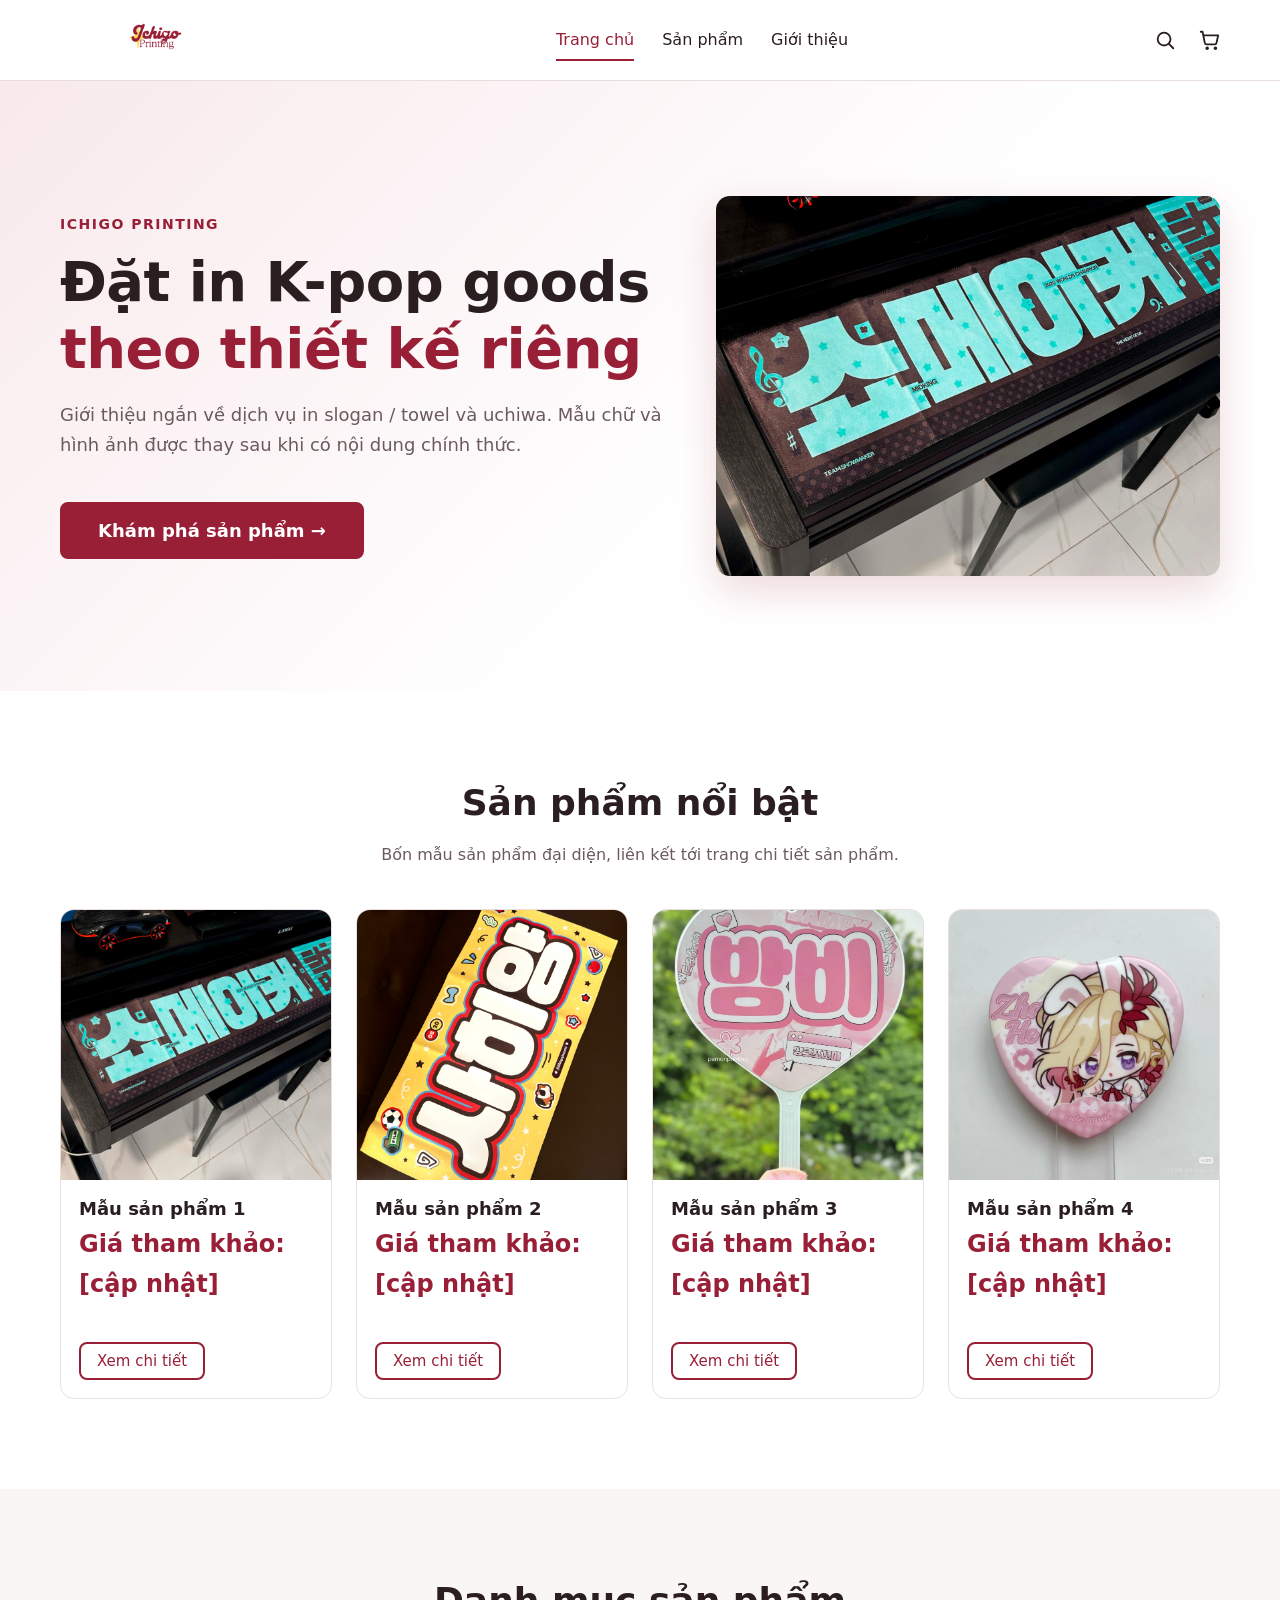
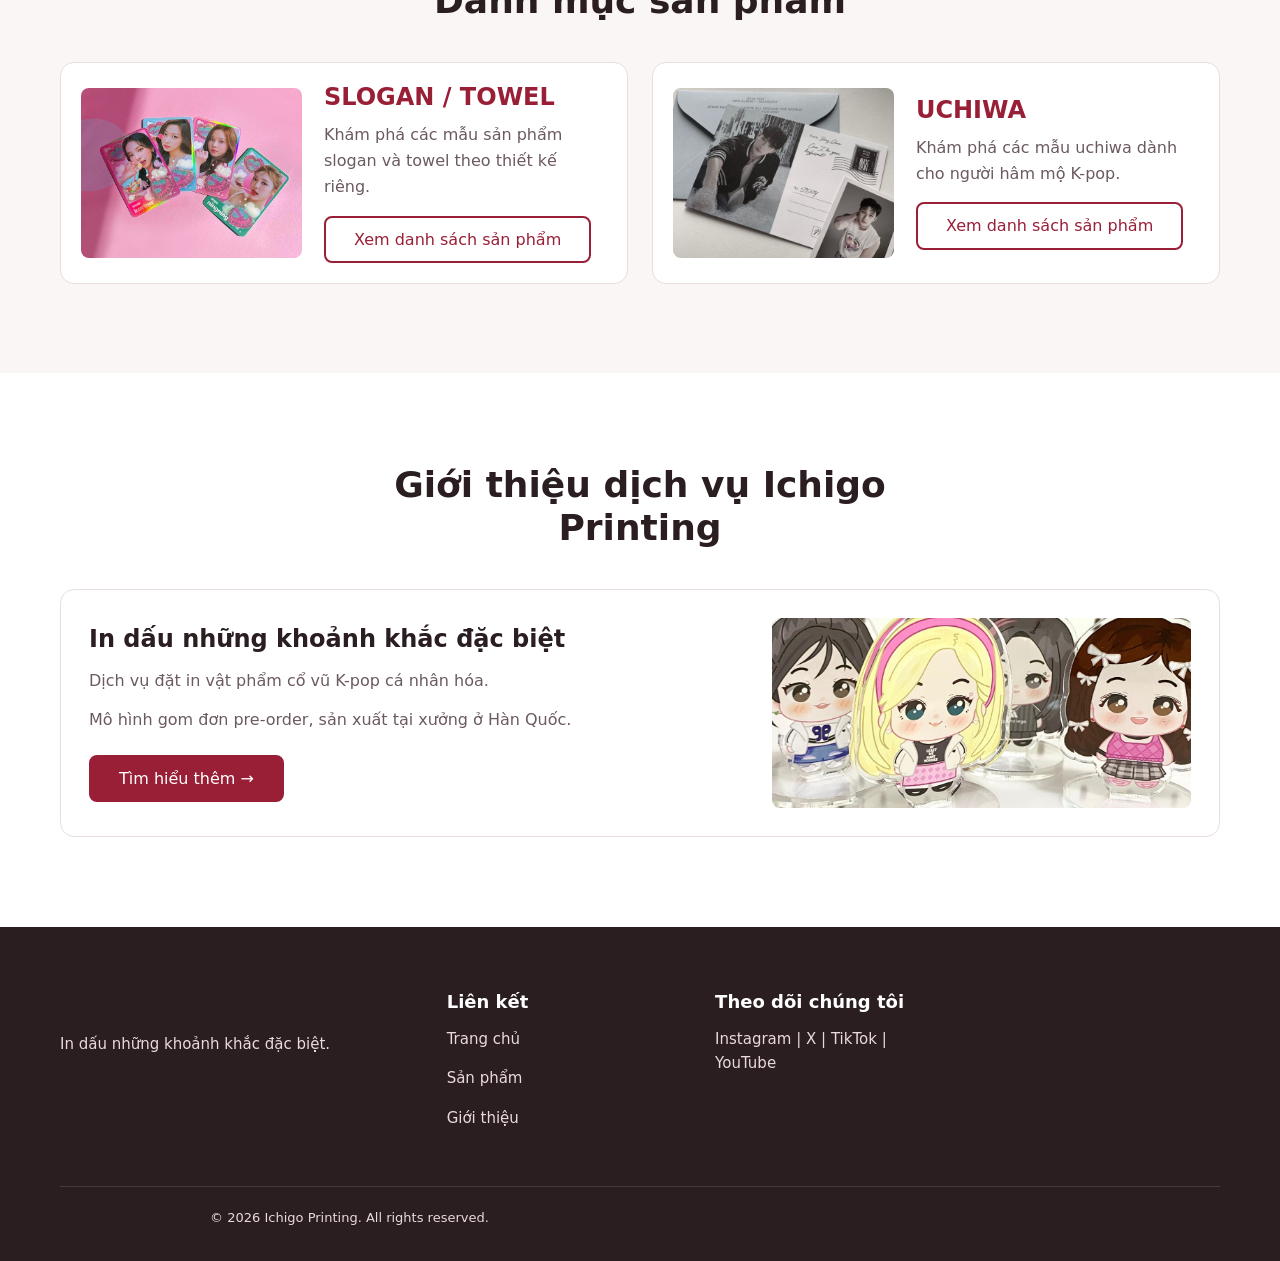
==== ecommerce-project/index.html @ 264c98ee "Update homepage header, banner and styling" ====
<!DOCTYPE html>
<html lang="vi">
<head>
    <meta charset="UTF-8">
    <meta name="viewport" content="width=device-width, initial-scale=1.0">
    <meta name="description" content="Ichigo Printing - Dịch vụ đặt in K-pop goods theo thiết kế riêng.">
    <title>Ichigo Printing | Trang chủ</title>

    <link rel="stylesheet" href="../css/style.css">
</head>

<body>

    <!-- HEADER -->
    <header class="header">
        <div class="container header__inner">

            <a href="index.html" class="logo" aria-label="Ichigo Printing - Trang chủ">
                <img src="../images/logo.png" alt="ICHIGO PRINTING">
            </a>

            <nav class="nav" aria-label="Menu điều hướng chính">
                <a href="index.html" class="active" aria-current="page">Trang chủ</a>
                <a href="product.html">Sản phẩm</a>
                <a href="about.html">Giới thiệu</a>
            </nav>

            <div class="header__icons">
                <a href="product.html" class="header__icon" aria-label="Tìm kiếm sản phẩm">
                    <svg viewBox="0 0 24 24" width="22" height="22"
                         fill="none" stroke="currentColor" stroke-width="2"
                         stroke-linecap="round" stroke-linejoin="round">
                        <circle cx="11" cy="11" r="7"></circle>
                        <line x1="16" y1="16" x2="21" y2="21"></line>
                    </svg>
                </a>

                <a href="product.html" class="header__icon" aria-label="Xem sản phẩm">
                    <svg viewBox="0 0 24 24" width="22" height="22"
                         fill="none" stroke="currentColor" stroke-width="2"
                         stroke-linecap="round" stroke-linejoin="round">
                        <path d="M3 3h2l2.4 12.2a2 2 0 0 0 2 1.6h8.8a2 2 0 0 0 2-1.6L22 7H6"></path>
                        <circle cx="10" cy="21" r="1"></circle>
                        <circle cx="19" cy="21" r="1"></circle>
                    </svg>
                </a>
            </div>

        </div>
    </header>

    <main>

        <!-- BANNER -->
        <section class="hero">
            <div class="container hero__inner">

                <div class="hero__content">
                    <p class="hero__eyebrow">ICHIGO PRINTING</p>

                    <h1>
                        Đặt in K-pop goods
                        <span>theo thiết kế riêng</span>
                    </h1>

                    <p class="hero__lead">
                        Giới thiệu ngắn về dịch vụ in slogan / towel và uchiwa.
                        Mẫu chữ và hình ảnh được thay sau khi có nội dung chính thức.
                    </p>

                    <div class="hero__actions">
                        <a href="product.html" class="btn btn--lg">
                            Khám phá sản phẩm →
                        </a>
                    </div>
                </div>

                <div class="hero__img">
                    <img src="../images/product-1.jpg"
                         alt="Sản phẩm K-pop goods của Ichigo Printing">
                </div>

            </div>
        </section>

        <!-- SẢN PHẨM NỔI BẬT -->
        <section class="section">
            <div class="container">

                <div class="section__head">
                    <h2>Sản phẩm nổi bật</h2>
                    <p>Bốn mẫu sản phẩm đại diện, liên kết tới trang chi tiết sản phẩm.</p>
                </div>

                <div class="grid grid--4">

                    <article class="product">
                        <a href="product-detail.html" class="product__thumb">
                            <img src="../images/product-1.jpg" alt="Mẫu sản phẩm 1">
                        </a>
                        <div class="product__body">
                            <h3 class="product__title">Mẫu sản phẩm 1</h3>
                            <p class="product__price">Giá tham khảo: [cập nhật]</p>
                            <div class="product__footer">
                                <a href="product-detail.html" class="btn btn--outline btn--sm">
                                    Xem chi tiết
                                </a>
                            </div>
                        </div>
                    </article>

                    <article class="product">
                        <a href="product-detail.html" class="product__thumb">
                            <img src="../images/product-2.jpg" alt="Mẫu sản phẩm 2">
                        </a>
                        <div class="product__body">
                            <h3 class="product__title">Mẫu sản phẩm 2</h3>
                            <p class="product__price">Giá tham khảo: [cập nhật]</p>
                            <div class="product__footer">
                                <a href="product-detail.html" class="btn btn--outline btn--sm">
                                    Xem chi tiết
                                </a>
                            </div>
                        </div>
                    </article>

                    <article class="product">
                        <a href="product-detail.html" class="product__thumb">
                            <img src="../images/product-3.jpg" alt="Mẫu sản phẩm 3">
                        </a>
                        <div class="product__body">
                            <h3 class="product__title">Mẫu sản phẩm 3</h3>
                            <p class="product__price">Giá tham khảo: [cập nhật]</p>
                            <div class="product__footer">
                                <a href="product-detail.html" class="btn btn--outline btn--sm">
                                    Xem chi tiết
                                </a>
                            </div>
                        </div>
                    </article>

                    <article class="product">
                        <a href="product-detail.html" class="product__thumb">
                            <img src="../images/product-4.jpg" alt="Mẫu sản phẩm 4">
                        </a>
                        <div class="product__body">
                            <h3 class="product__title">Mẫu sản phẩm 4</h3>
                            <p class="product__price">Giá tham khảo: [cập nhật]</p>
                            <div class="product__footer">
                                <a href="product-detail.html" class="btn btn--outline btn--sm">
                                    Xem chi tiết
                                </a>
                            </div>
                        </div>
                    </article>

                </div>
            </div>
        </section>

        <!-- DANH MỤC SẢN PHẨM -->
        <section class="section section--alt">
            <div class="container">

                <div class="section__head">
                    <h2>Danh mục sản phẩm</h2>
                </div>

                <div class="grid grid--2">

                    <article class="category-card">
                        <div class="category-card__image">
                            <img src="../images/product-5.jpg" alt="Sản phẩm slogan và towel">
                        </div>
                        <div class="category-card__content">
                            <h3>SLOGAN / TOWEL</h3>
                            <p>Khám phá các mẫu sản phẩm slogan và towel theo thiết kế riêng.</p>
                            <a href="product.html" class="btn btn--outline">
                                Xem danh sách sản phẩm
                            </a>
                        </div>
                    </article>

                    <article class="category-card">
                        <div class="category-card__image">
                            <img src="../images/product-6.jpg" alt="Sản phẩm uchiwa">
                        </div>
                        <div class="category-card__content">
                            <h3>UCHIWA</h3>
                            <p>Khám phá các mẫu uchiwa dành cho người hâm mộ K-pop.</p>
                            <a href="product.html" class="btn btn--outline">
                                Xem danh sách sản phẩm
                            </a>
                        </div>
                    </article>

                </div>
            </div>
        </section>

        <!-- GIỚI THIỆU DỊCH VỤ -->
        <section class="section">
            <div class="container">

                <div class="section__head">
                    <h2>Giới thiệu dịch vụ Ichigo Printing</h2>
                </div>

                <div class="intro-service">
                    <div class="intro-service__content">
                        <h3>In dấu những khoảnh khắc đặc biệt</h3>

                        <p>
                            Dịch vụ đặt in vật phẩm cổ vũ K-pop cá nhân hóa.
                        </p>

                        <p>
                            Mô hình gom đơn pre-order, sản xuất tại xưởng ở Hàn Quốc.
                        </p>

                        <a href="about.html" class="btn">
                            Tìm hiểu thêm →
                        </a>
                    </div>

                    <div class="intro-service__image">
                        <img src="../images/product-7.jpg"
                             alt="Hình ảnh dịch vụ Ichigo Printing">
                    </div>
                </div>

            </div>
        </section>

    </main>

    <!-- FOOTER -->
    <footer class="footer">
        <div class="container">

            <div class="footer__grid">
                <div>
                    <h3>ICHIGO PRINTING</h3>
                    <p>In dấu những khoảnh khắc đặc biệt.</p>
                </div>

                <div>
                    <h4>Liên kết</h4>
                    <p><a href="index.html">Trang chủ</a></p>
                    <p><a href="product.html">Sản phẩm</a></p>
                    <p><a href="about.html">Giới thiệu</a></p>
                </div>

                <div>
                    <h4>Theo dõi chúng tôi</h4>
                    <p>Instagram | X | TikTok | YouTube</p>
                </div>
            </div>

            <div class="footer__bottom">
                <p>© 2026 Ichigo Printing. All rights reserved.</p>
            </div>

        </div>
    </footer>

</body>
</html>
---- css/style.css ----
/* ==========================================================
   WEBSITE ĐẶT IN SLOGAN / KHĂN (TOWEL)
   Màu chủ đạo: #991F37  |  Font: Roboto
   ----------------------------------------------------------
   Cách dùng: thêm vào <head> của trang HTML
   <link rel="preconnect" href="https://fonts.googleapis.com">
   <link rel="preconnect" href="https://fonts.gstatic.com" crossorigin>
   <link href="https://fonts.googleapis.com/css2?family=Roboto:wght@400;500;700;900&display=swap" rel="stylesheet">
   <link rel="stylesheet" href="style.css">
   ========================================================== */

/* ---------- 1. BIẾN MÀU & THÔNG SỐ (chỉnh tại đây) ---------- */
:root {
  /* Màu thương hiệu */
  --primary: #991F37;
  --primary-dark: #7A1829;
  --primary-light: #B8324D;
  --primary-soft: #F8E9EC;      /* nền nhạt cùng tông */

  /* Màu trung tính (hơi ấm để hợp với tông đỏ rượu) */
  --ink: #2A1E21;               /* chữ chính */
  --ink-soft: #6B5A5E;          /* chữ phụ */
  --line: #E8DEE0;              /* viền */
  --bg: #FFFFFF;
  --bg-alt: #FAF6F6;            /* nền xen kẽ các section */
  --white: #FFFFFF;

  /* Màu trạng thái */
  --success: #2E7D4F;
  --warning: #C9821A;
  --danger: #C62828;

  /* Typography */
  --font: 'Roboto', system-ui, -apple-system, 'Segoe UI', Arial, sans-serif;
  --fs-xs: 0.8125rem;
  --fs-sm: 0.9375rem;
  --fs-base: 1rem;
  --fs-lg: 1.125rem;
  --fs-xl: 1.5rem;
  --fs-2xl: clamp(1.75rem, 3vw, 2.25rem);
  --fs-3xl: clamp(2.25rem, 5vw, 3.5rem);

  /* Bố cục */
  --container: 1200px;
  --gutter: 20px;
  --section-y: clamp(48px, 7vw, 96px);

  /* Bo góc, đổ bóng, chuyển động */
  --radius-sm: 4px;
  --radius: 8px;
  --radius-lg: 14px;
  --shadow-sm: 0 1px 3px rgba(42, 30, 33, 0.08);
  --shadow: 0 6px 20px rgba(42, 30, 33, 0.10);
  --shadow-lg: 0 14px 40px rgba(153, 31, 55, 0.18);
  --ease: 0.2s ease;
}

/* ---------- 2. RESET & NỀN TẢNG ---------- */
*, *::before, *::after { box-sizing: border-box; }

html { scroll-behavior: smooth; -webkit-text-size-adjust: 100%; }

body {
  margin: 0;
  font-family: var(--font);
  font-size: var(--fs-base);
  line-height: 1.65;
  color: var(--ink);
  background: var(--bg);
  -webkit-font-smoothing: antialiased;
}

img, video, svg { max-width: 100%; height: auto; display: block; }

a {
  color: var(--primary);
  text-decoration: none;
  transition: color var(--ease);
}
a:hover { color: var(--primary-dark); }

ul, ol { margin: 0; padding: 0; list-style: none; }

h1, h2, h3, h4 {
  margin: 0 0 0.5em;
  line-height: 1.2;
  font-weight: 700;
  color: var(--ink);
}
h1 { font-size: var(--fs-3xl); font-weight: 900; letter-spacing: -0.01em; }
h2 { font-size: var(--fs-2xl); }
h3 { font-size: var(--fs-xl); }
h4 { font-size: var(--fs-lg); }
p  { margin: 0 0 1em; max-width: 70ch; }

:focus-visible {
  outline: 3px solid var(--primary-light);
  outline-offset: 2px;
}

::selection { background: var(--primary); color: var(--white); }

/* ---------- 3. TIỆN ÍCH BỐ CỤC ---------- */
.container {
  width: 100%;
  max-width: var(--container);
  margin-inline: auto;
  padding-inline: var(--gutter);
}

.section { padding-block: var(--section-y); }
.section--alt { background: var(--bg-alt); }
.section--primary { background: var(--primary); color: var(--white); }
.section--primary h2,
.section--primary h3 { color: var(--white); }

.section__head {
  max-width: 640px;
  margin: 0 auto 40px;
  text-align: center;
}
.section__head p { margin-inline: auto; color: var(--ink-soft); }

.grid { display: grid; gap: 24px; }
.grid--2 { grid-template-columns: repeat(2, 1fr); }
.grid--3 { grid-template-columns: repeat(3, 1fr); }
.grid--4 { grid-template-columns: repeat(4, 1fr); }

.flex { display: flex; gap: 16px; align-items: center; }
.text-center { text-align: center; }
.text-primary { color: var(--primary); }

/* ---------- 4. NÚT BẤM ---------- */
.btn {
  display: inline-flex;
  align-items: center;
  justify-content: center;
  gap: 8px;
  padding: 12px 28px;
  font-family: inherit;
  font-size: var(--fs-base);
  font-weight: 500;
  line-height: 1.2;
  color: var(--white);
  background: var(--primary);
  border: 2px solid var(--primary);
  border-radius: var(--radius);
  cursor: pointer;
  transition: background var(--ease), border-color var(--ease),
              color var(--ease), transform var(--ease), box-shadow var(--ease);
}
.btn:hover {
  background: var(--primary-dark);
  border-color: var(--primary-dark);
  color: var(--white);
  box-shadow: var(--shadow-lg);
}
.btn:active { transform: translateY(1px); }
.btn:disabled { opacity: 0.5; cursor: not-allowed; box-shadow: none; }

.btn--outline { background: transparent; color: var(--primary); }
.btn--outline:hover { background: var(--primary); color: var(--white); }

.btn--light { background: var(--white); border-color: var(--white); color: var(--primary); }
.btn--light:hover { background: var(--primary-soft); border-color: var(--primary-soft); color: var(--primary-dark); }

.btn--lg { padding: 16px 36px; font-size: var(--fs-lg); }
.btn--sm { padding: 8px 16px; font-size: var(--fs-sm); }
.btn--block { display: flex; width: 100%; }

/* ---------- 5. HEADER & ĐIỀU HƯỚNG ---------- */
.topbar {
  background: var(--primary-dark);
  color: var(--white);
  font-size: var(--fs-xs);
  padding-block: 8px;
  text-align: center;
}
.topbar a { color: var(--white); text-decoration: underline; }

.header {
  position: sticky;
  top: 0;
  z-index: 100;
  background: var(--white);
  border-bottom: 1px solid var(--line);
}
.header__inner {
  display: flex;
  align-items: center;
  justify-content: space-between;
  gap: 24px;
  min-height: 72px;
}
.logo {
  font-size: 1.5rem;
  font-weight: 900;
  color: var(--primary);
  letter-spacing: -0.02em;
}

.nav { display: flex; gap: 28px; }
.nav a {
  position: relative;
  padding-block: 8px;
  font-weight: 500;
  color: var(--ink);
}
.nav a::after {
  content: '';
  position: absolute;
  left: 0; bottom: 0;
  width: 0; height: 2px;
  background: var(--primary);
  transition: width var(--ease);
}
.nav a:hover,
.nav a.active { color: var(--primary); }
.nav a:hover::after,
.nav a.active::after { width: 100%; }

.nav-toggle {
  display: none;
  background: none;
  border: 0;
  padding: 8px;
  font-size: 1.5rem;
  color: var(--primary);
  cursor: pointer;
}

/* ---------- 6. HERO ---------- */
.hero {
  background: linear-gradient(135deg, var(--primary-soft) 0%, var(--white) 60%);
  padding-block: clamp(56px, 9vw, 120px);
}
.hero__inner {
  display: grid;
  grid-template-columns: 1.1fr 0.9fr;
  gap: 48px;
  align-items: center;
}
.hero h1 span { color: var(--primary); }
.hero__lead { font-size: var(--fs-lg); color: var(--ink-soft); }
.hero__actions { display: flex; flex-wrap: wrap; gap: 12px; margin-top: 28px; }
.hero__img { border-radius: var(--radius-lg); box-shadow: var(--shadow-lg); }

/* ---------- 7. THẺ SẢN PHẨM ---------- */
.product {
  display: flex;
  flex-direction: column;
  background: var(--white);
  border: 1px solid var(--line);
  border-radius: var(--radius-lg);
  overflow: hidden;
  transition: box-shadow var(--ease), border-color var(--ease);
}
.product:hover { box-shadow: var(--shadow); border-color: var(--primary-light); }

.product__thumb {
  position: relative;
  aspect-ratio: 1 / 1;
  background: var(--bg-alt);
  overflow: hidden;
}
.product__thumb img { width: 100%; height: 100%; object-fit: cover; }

.product__badge {
  position: absolute;
  top: 12px; left: 12px;
  padding: 4px 10px;
  font-size: var(--fs-xs);
  font-weight: 700;
  color: var(--white);
  background: var(--primary);
  border-radius: var(--radius-sm);
}

.product__body { display: flex; flex-direction: column; flex: 1; padding: 18px; }
.product__title { font-size: var(--fs-lg); margin-bottom: 6px; }
.product__meta { font-size: var(--fs-sm); color: var(--ink-soft); margin-bottom: 12px; }
.product__price { font-size: var(--fs-xl); font-weight: 700; color: var(--primary); }
.product__price del { margin-left: 8px; font-size: var(--fs-sm); font-weight: 400; color: var(--ink-soft); }
.product__footer { margin-top: auto; padding-top: 14px; }

/* ---------- 8. TRÌNH THIẾT KẾ / XEM TRƯỚC SẢN PHẨM IN ---------- */
.designer {
  display: grid;
  grid-template-columns: 1fr 380px;
  gap: 32px;
  align-items: start;
}
.designer__preview {
  display: flex;
  align-items: center;
  justify-content: center;
  min-height: 420px;
  padding: 24px;
  background: var(--bg-alt);
  border: 2px dashed var(--line);
  border-radius: var(--radius-lg);
}
.designer__panel {
  padding: 24px;
  background: var(--white);
  border: 1px solid var(--line);
  border-radius: var(--radius-lg);
  box-shadow: var(--shadow-sm);
}

/* Chọn màu khăn */
.swatches { display: flex; flex-wrap: wrap; gap: 10px; }
.swatch {
  width: 34px; height: 34px;
  border-radius: 50%;
  border: 2px solid var(--white);
  box-shadow: 0 0 0 1px var(--line);
  cursor: pointer;
  transition: transform var(--ease), box-shadow var(--ease);
}
.swatch:hover { transform: scale(1.1); }
.swatch.active { box-shadow: 0 0 0 3px var(--primary); }

/* Chọn kích thước / chất liệu */
.option-group { display: flex; flex-wrap: wrap; gap: 8px; }
.option {
  padding: 8px 16px;
  font-size: var(--fs-sm);
  color: var(--ink);
  background: var(--white);
  border: 1px solid var(--line);
  border-radius: var(--radius);
  cursor: pointer;
  transition: var(--ease);
}
.option:hover { border-color: var(--primary); }
.option.active {
  color: var(--white);
  background: var(--primary);
  border-color: var(--primary);
}

/* ---------- 9. FORM ---------- */
.form-group { margin-bottom: 18px; }

label {
  display: block;
  margin-bottom: 6px;
  font-size: var(--fs-sm);
  font-weight: 500;
}

input[type="text"],
input[type="email"],
input[type="tel"],
input[type="number"],
select,
textarea {
  width: 100%;
  padding: 12px 14px;
  font-family: inherit;
  font-size: var(--fs-base);
  color: var(--ink);
  background: var(--white);
  border: 1px solid var(--line);
  border-radius: var(--radius);
  transition: border-color var(--ease), box-shadow var(--ease);
}
textarea { min-height: 120px; resize: vertical; }

input:focus,
select:focus,
textarea:focus {
  outline: none;
  border-color: var(--primary);
  box-shadow: 0 0 0 3px rgba(153, 31, 55, 0.15);
}
input.error, textarea.error { border-color: var(--danger); }
.form-error { margin-top: 4px; font-size: var(--fs-xs); color: var(--danger); }

input[type="checkbox"],
input[type="radio"] { accent-color: var(--primary); }

/* Ô tải file thiết kế lên */
.upload {
  padding: 32px 16px;
  text-align: center;
  color: var(--ink-soft);
  background: var(--primary-soft);
  border: 2px dashed var(--primary-light);
  border-radius: var(--radius-lg);
  cursor: pointer;
  transition: background var(--ease);
}
.upload:hover { background: #F3DCE1; }

/* ---------- 10. BẢNG GIÁ ---------- */
.price-table {
  width: 100%;
  border-collapse: collapse;
  font-size: var(--fs-sm);
}
.price-table th,
.price-table td {
  padding: 14px 16px;
  text-align: left;
  border-bottom: 1px solid var(--line);
}
.price-table thead th { color: var(--white); background: var(--primary); font-weight: 500; }
.price-table tbody tr:nth-child(even) { background: var(--bg-alt); }
.price-table tbody tr:hover { background: var(--primary-soft); }

/* ---------- 11. ƯU ĐIỂM / QUY TRÌNH ---------- */
.feature {
  padding: 28px 24px;
  background: var(--white);
  border: 1px solid var(--line);
  border-radius: var(--radius-lg);
}
.feature__icon {
  display: grid;
  place-items: center;
  width: 52px; height: 52px;
  margin-bottom: 16px;
  font-size: 1.5rem;
  color: var(--primary);
  background: var(--primary-soft);
  border-radius: var(--radius);
}

.steps { counter-reset: step; display: grid; grid-template-columns: repeat(4, 1fr); gap: 24px; }
.step { position: relative; padding-top: 56px; }
.step::before {
  counter-increment: step;
  content: counter(step);
  position: absolute;
  top: 0; left: 0;
  display: grid;
  place-items: center;
  width: 40px; height: 40px;
  font-weight: 700;
  color: var(--white);
  background: var(--primary);
  border-radius: 50%;
}

/* ---------- 12. CTA & FOOTER ---------- */
.cta { text-align: center; }
.cta p { margin-inline: auto; opacity: 0.9; }

.footer {
  padding-top: 64px;
  color: #E9DADD;
  background: #2A1E21;
  font-size: var(--fs-sm);
}
.footer__grid {
  display: grid;
  grid-template-columns: 1.5fr repeat(3, 1fr);
  gap: 32px;
  padding-bottom: 40px;
}
.footer h4 { color: var(--white); margin-bottom: 14px; }
.footer a { color: #E9DADD; }
.footer a:hover { color: var(--white); text-decoration: underline; }
.footer li { margin-bottom: 8px; }
.footer__bottom {
  padding-block: 20px;
  text-align: center;
  font-size: var(--fs-xs);
  border-top: 1px solid rgba(255, 255, 255, 0.12);
}

/* ---------- 13. THÀNH PHẦN PHỤ ---------- */
.badge {
  display: inline-block;
  padding: 3px 10px;
  font-size: var(--fs-xs);
  font-weight: 500;
  color: var(--primary);
  background: var(--primary-soft);
  border-radius: 999px;
}

.alert {
  padding: 14px 18px;
  border-left: 4px solid var(--primary);
  background: var(--primary-soft);
  border-radius: var(--radius-sm);
}
.alert--success { border-color: var(--success); background: #E8F4EC; }
.alert--danger  { border-color: var(--danger);  background: #FBEAEA; }

.breadcrumb { display: flex; gap: 8px; font-size: var(--fs-sm); color: var(--ink-soft); }
.breadcrumb li + li::before { content: '/'; margin-right: 8px; }

.pagination { display: flex; justify-content: center; gap: 6px; }
.pagination a {
  display: grid;
  place-items: center;
  min-width: 40px; height: 40px;
  color: var(--ink);
  border: 1px solid var(--line);
  border-radius: var(--radius);
}
.pagination a:hover,
.pagination a.active { color: var(--white); background: var(--primary); border-color: var(--primary); }

/* Nút liên hệ nổi (Zalo / hotline) */
.float-contact {
  position: fixed;
  right: 18px; bottom: 18px;
  z-index: 90;
  display: flex;
  flex-direction: column;
  gap: 10px;
}
.float-contact a {
  display: grid;
  place-items: center;
  width: 52px; height: 52px;
  color: var(--white);
  background: var(--primary);
  border-radius: 50%;
  box-shadow: var(--shadow-lg);
  transition: transform var(--ease);
}
.float-contact a:hover { transform: scale(1.08); color: var(--white); }

/* ---------- 14. RESPONSIVE ---------- */
@media (max-width: 992px) {
  .grid--4 { grid-template-columns: repeat(2, 1fr); }
  .grid--3 { grid-template-columns: repeat(2, 1fr); }
  .hero__inner,
  .designer { grid-template-columns: 1fr; }
  .steps { grid-template-columns: repeat(2, 1fr); }
  .footer__grid { grid-template-columns: repeat(2, 1fr); }
}

@media (max-width: 768px) {
  .nav-toggle { display: block; }
  .nav {
    position: absolute;
    top: 100%; left: 0; right: 0;
    display: none;
    flex-direction: column;
    gap: 0;
    padding: 8px var(--gutter) 16px;
    background: var(--white);
    border-bottom: 1px solid var(--line);
    box-shadow: var(--shadow);
  }
  .nav.open { display: flex; }
  .nav a { padding-block: 12px; border-bottom: 1px solid var(--line); }
  .nav a::after { display: none; }
}

@media (max-width: 576px) {
  :root { --gutter: 16px; }
  .grid--2, .grid--3, .grid--4,
  .steps, .footer__grid { grid-template-columns: 1fr; }
  .hero__actions .btn { width: 100%; }
  .price-table { display: block; overflow-x: auto; }
}

/* ---------- 15. TRUY CẬP & IN ẤN ---------- */
@media (prefers-reduced-motion: reduce) {
  * { animation: none !important; transition: none !important; scroll-behavior: auto !important; }
}

@media print {
  .header, .topbar, .footer, .float-contact { display: none; }
  body { color: #000; }
}

/* ========================================
   ĐIỀU CHỈNH GIAO DIỆN TRANG CHỦ
   ICHIGO PRINTING
   ======================================== */

/* 1. LOGO */
.logo img {
    display: block;
    width: 190px;
    height: 80px;
    object-fit: contain;
}

/* 2. HEADER ICONS */
.header__icons {
    display: flex;
    align-items: center;
    gap: 22px;
}

.header__icon {
    display: flex;
    align-items: center;
    justify-content: center;
    color: var(--ink);
    transition: color var(--ease);
}

.header__icon:hover {
    color: var(--primary);
}

/* 3. BANNER */
.hero__inner {
    display: grid;
    grid-template-columns: 1.1fr 0.9fr;
    gap: 40px;
    align-items: center;
}

.hero__content {
    display: flex;
    flex-direction: column;
    justify-content: center;
    min-width: 0;
}

.hero__eyebrow {
    margin-bottom: 12px;
    color: var(--primary);
    font-size: 14px;
    font-weight: 700;
    letter-spacing: 1.5px;
}

.hero__content h1 {
    margin-bottom: 18px;
}

.hero__content h1 span {
    display: block;
    color: var(--primary);
}

.hero__lead {
    font-size: var(--fs-lg);
    color: var(--ink-soft);
}

/* 4. NÚT KHÁM PHÁ SẢN PHẨM */
.hero__actions {
    display: flex;
    flex-wrap: wrap;
    gap: 12px;
    margin-top: 24px;
}

.hero__actions .btn {
    color: var(--white);
    background: var(--primary);
    border: 2px solid var(--primary);
    border-radius: var(--radius);
    padding: 16px 36px;
    font-weight: 700;
}

.hero__actions .btn:hover {
    color: var(--white);
    background: var(--primary-dark);
    border-color: var(--primary-dark);
}

/* 5. HÌNH ẢNH BANNER */
.hero__img {
    width: 100%;
    height: 380px;
    overflow: hidden;
    border-radius: var(--radius-lg);
    box-shadow: var(--shadow-lg);
}

.hero__img img {
    display: block;
    width: 100%;
    height: 100%;
    object-fit: cover;
    object-position: center;
}

/* 6. HÌNH ẢNH SẢN PHẨM */
.product__thumb {
    display: block;
    width: 100%;
    aspect-ratio: 1 / 1;
    overflow: hidden;
    background: var(--bg-alt);
}

.product__thumb img {
    display: block;
    width: 100%;
    height: 100%;
    object-fit: cover;
    object-position: center;
    transition: transform var(--ease);
}

.product:hover .product__thumb img {
    transform: scale(1.04);
}

/* 7. DANH MỤC SẢN PHẨM */
.category-card {
    display: flex;
    align-items: center;
    gap: 22px;
    padding: 20px;
    background: var(--white);
    border: 1px solid var(--line);
    border-radius: var(--radius-lg);
}

.category-card__image {
    flex: 0 0 42%;
    overflow: hidden;
    border-radius: var(--radius);
}

.category-card__image img {
    display: block;
    width: 100%;
    height: 170px;
    object-fit: cover;
}

.category-card__content {
    flex: 1;
}

.category-card__content h3 {
    margin-bottom: 10px;
    color: var(--primary);
}

.category-card__content p {
    margin-bottom: 15px;
    color: var(--ink-soft);
}

/* 8. GIỚI THIỆU DỊCH VỤ */
.intro-service {
    display: flex;
    align-items: center;
    justify-content: space-between;
    gap: 30px;
    padding: 28px;
    border: 1px solid var(--line);
    border-radius: var(--radius-lg);
}

.intro-service__content {
    flex: 1;
}

.intro-service__content h3 {
    margin-bottom: 15px;
}

.intro-service__content p {
    margin-bottom: 12px;
    color: var(--ink-soft);
}

.intro-service__content .btn {
    margin-top: 10px;
}

.intro-service__image {
    flex: 0 0 38%;
    overflow: hidden;
    border-radius: var(--radius);
}

.intro-service__image img {
    display: block;
    width: 100%;
    height: 190px;
    object-fit: cover;
}

/* 9. HIỆU ỨNG MENU VÀ LIÊN KẾT */
.nav a,
.footer a {
    transition: color var(--ease);
}

.nav a:hover {
    color: var(--primary);
}

/* 10. RESPONSIVE TABLET */
@media (max-width: 992px) and (min-width: 769px) {
    .hero__inner {
        grid-template-columns: 1fr 0.9fr;
        gap: 24px;
    }

    .hero__img {
        height: 300px;
    }

    .logo img {
        width: 160px;
    }
}

/* 11. RESPONSIVE MOBILE */
@media (max-width: 768px) {
    .logo img {
        width: 145px;
        height: 65px;
    }

    .header__icons {
        gap: 14px;
    }

    .hero__inner {
        grid-template-columns: 1fr;
    }

    .hero__img {
        height: 280px;
    }

    .category-card,
    .intro-service {
        flex-direction: column;
        align-items: stretch;
    }

    .category-card__image,
    .intro-service__image {
        flex: 1;
        width: 100%;
    }

    .category-card__image img,
    .intro-service__image img {
        height: 220px;
    }
}

/* 12. RESPONSIVE ĐIỆN THOẠI NHỎ */
@media (max-width: 576px) {
    .hero__img {
        height: 220px;
    }

    .hero__actions .btn {
        width: 100%;
    }

    .product__thumb {
        aspect-ratio: 1 / 1;
    }

    .category-card,
    .intro-service {
        padding: 18px;
    }
}
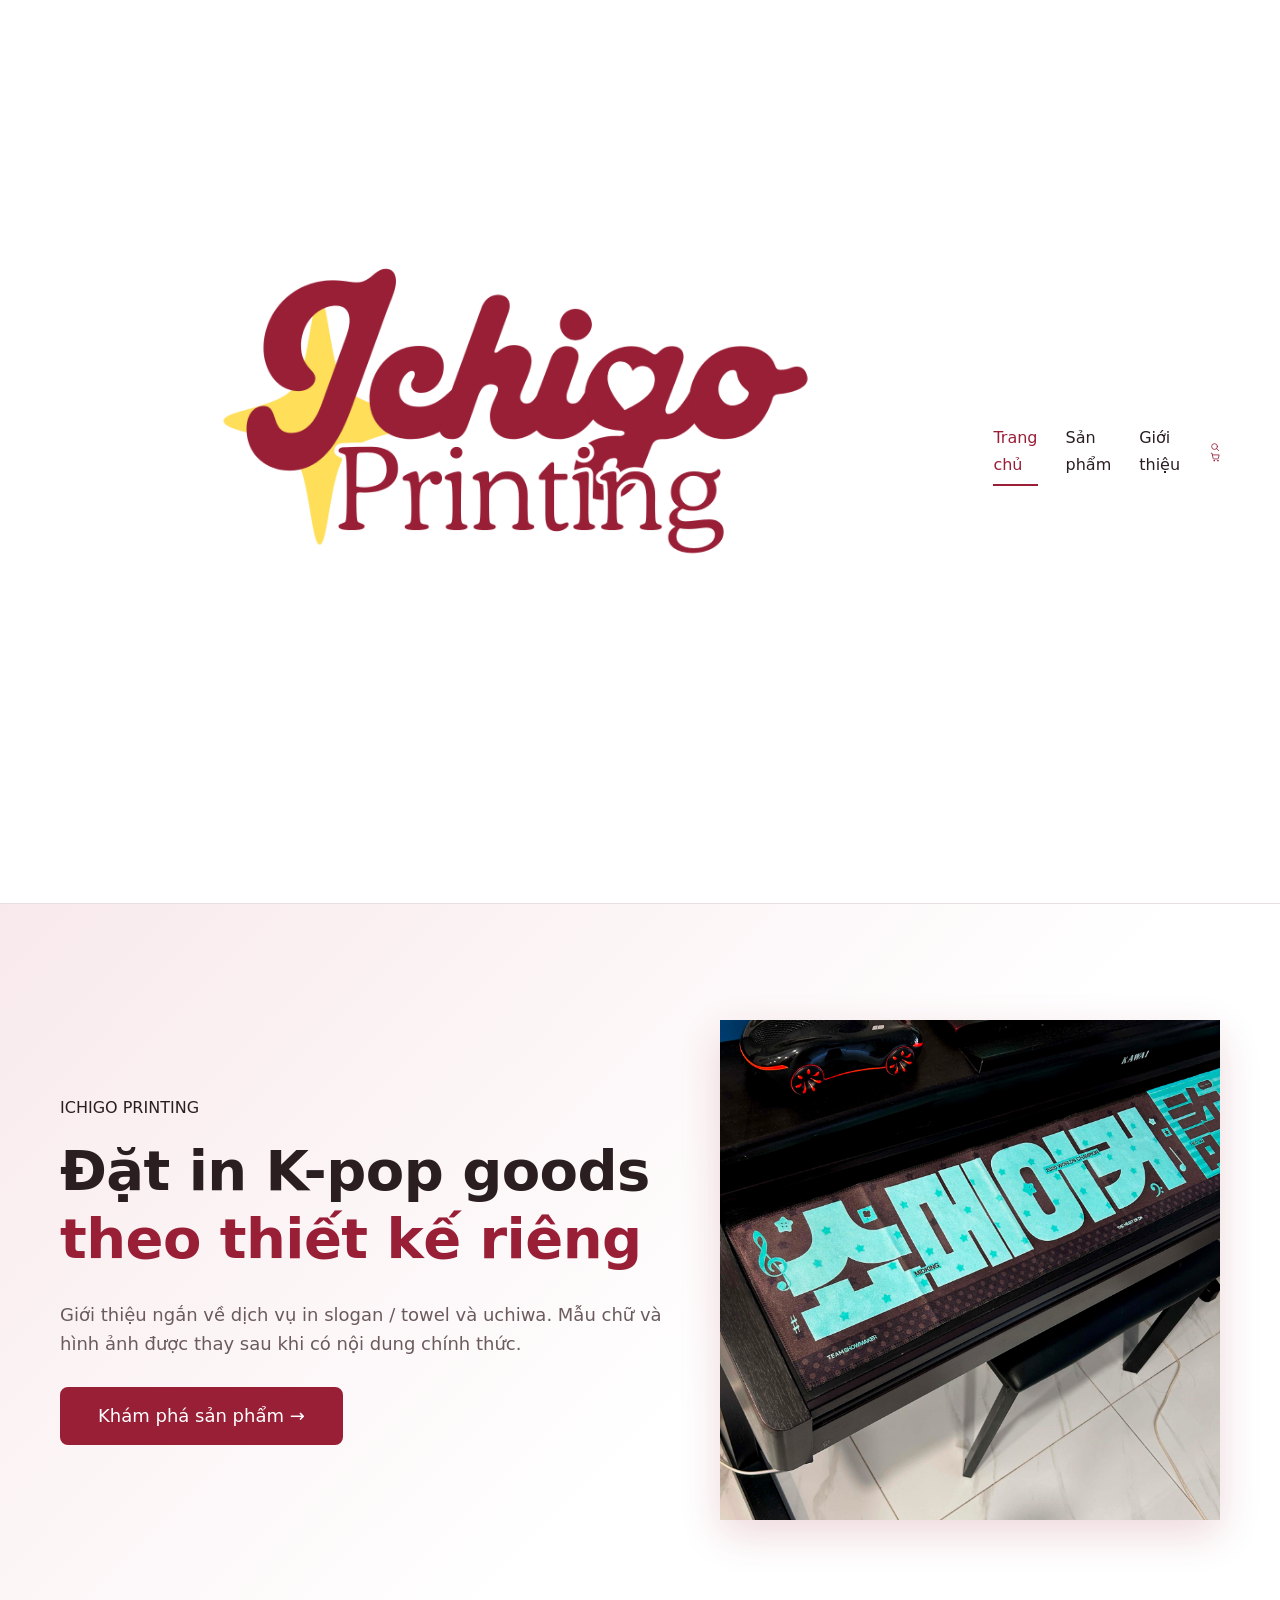
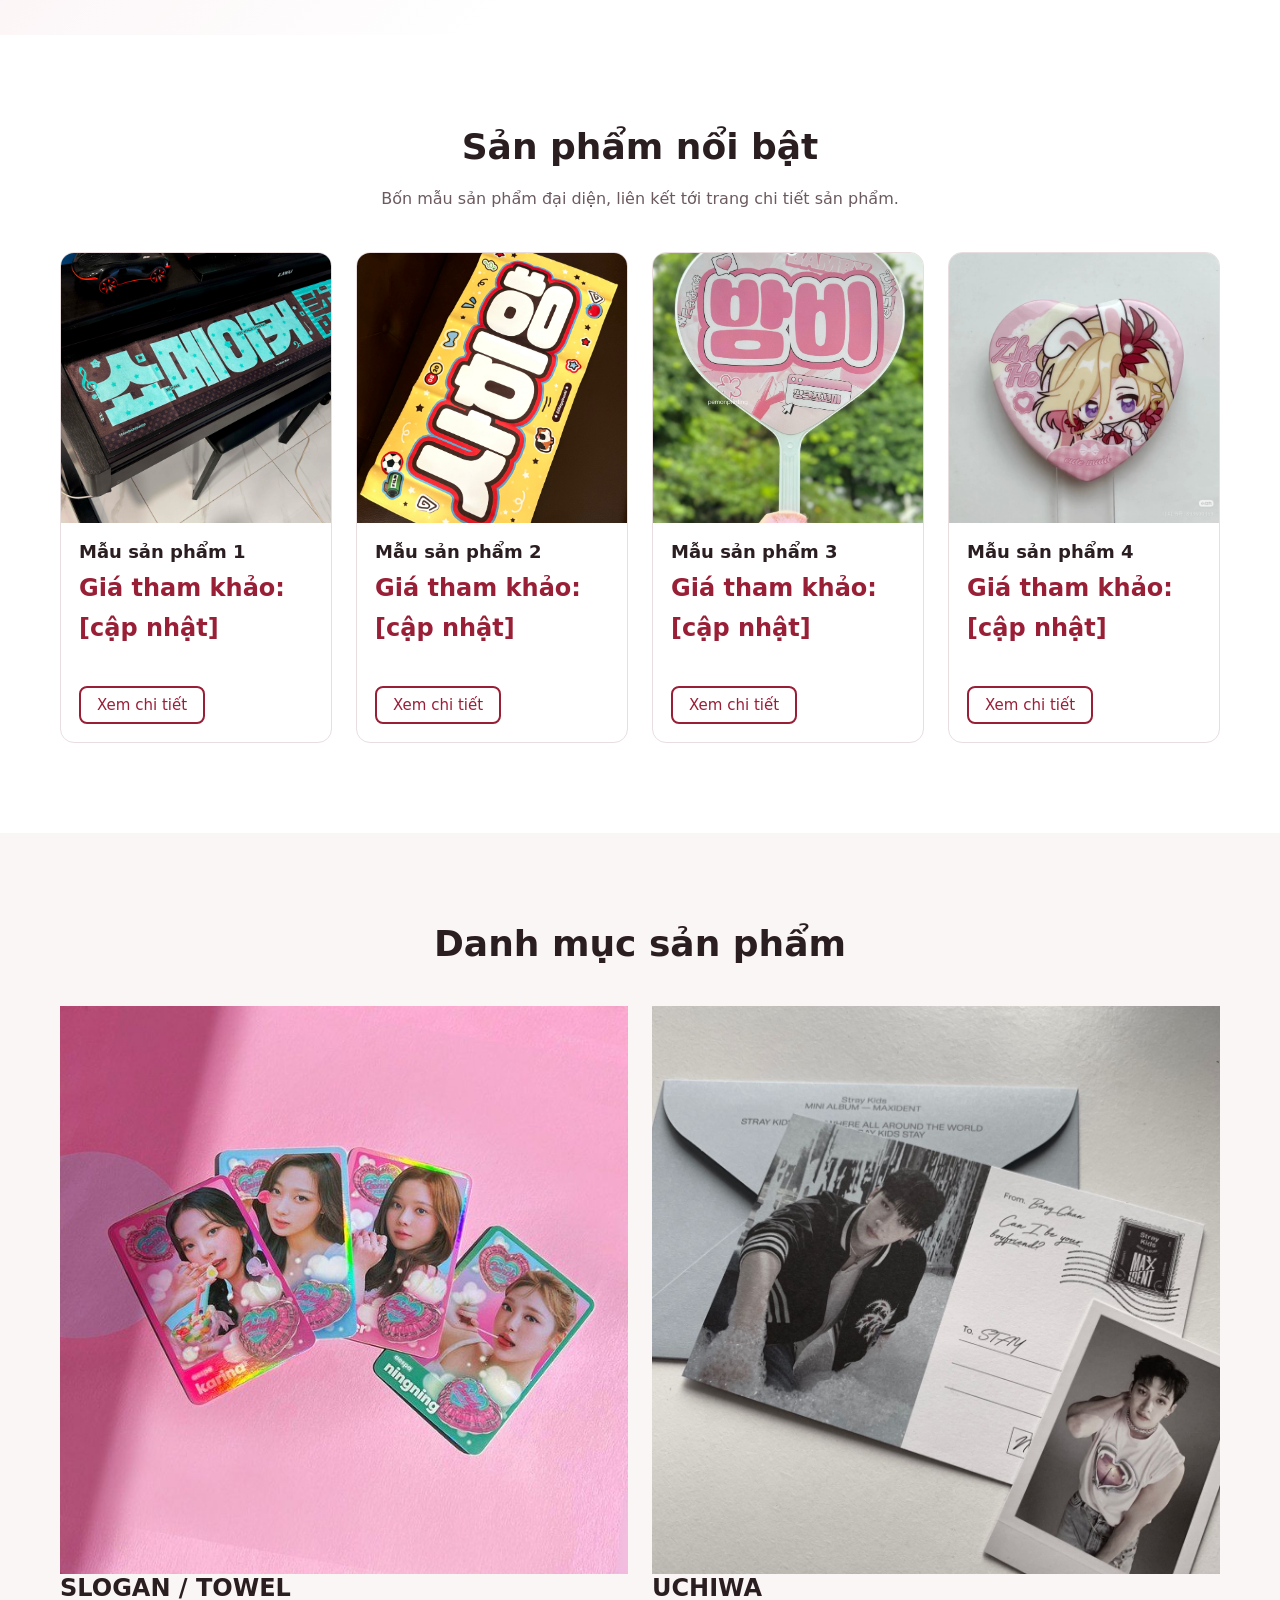
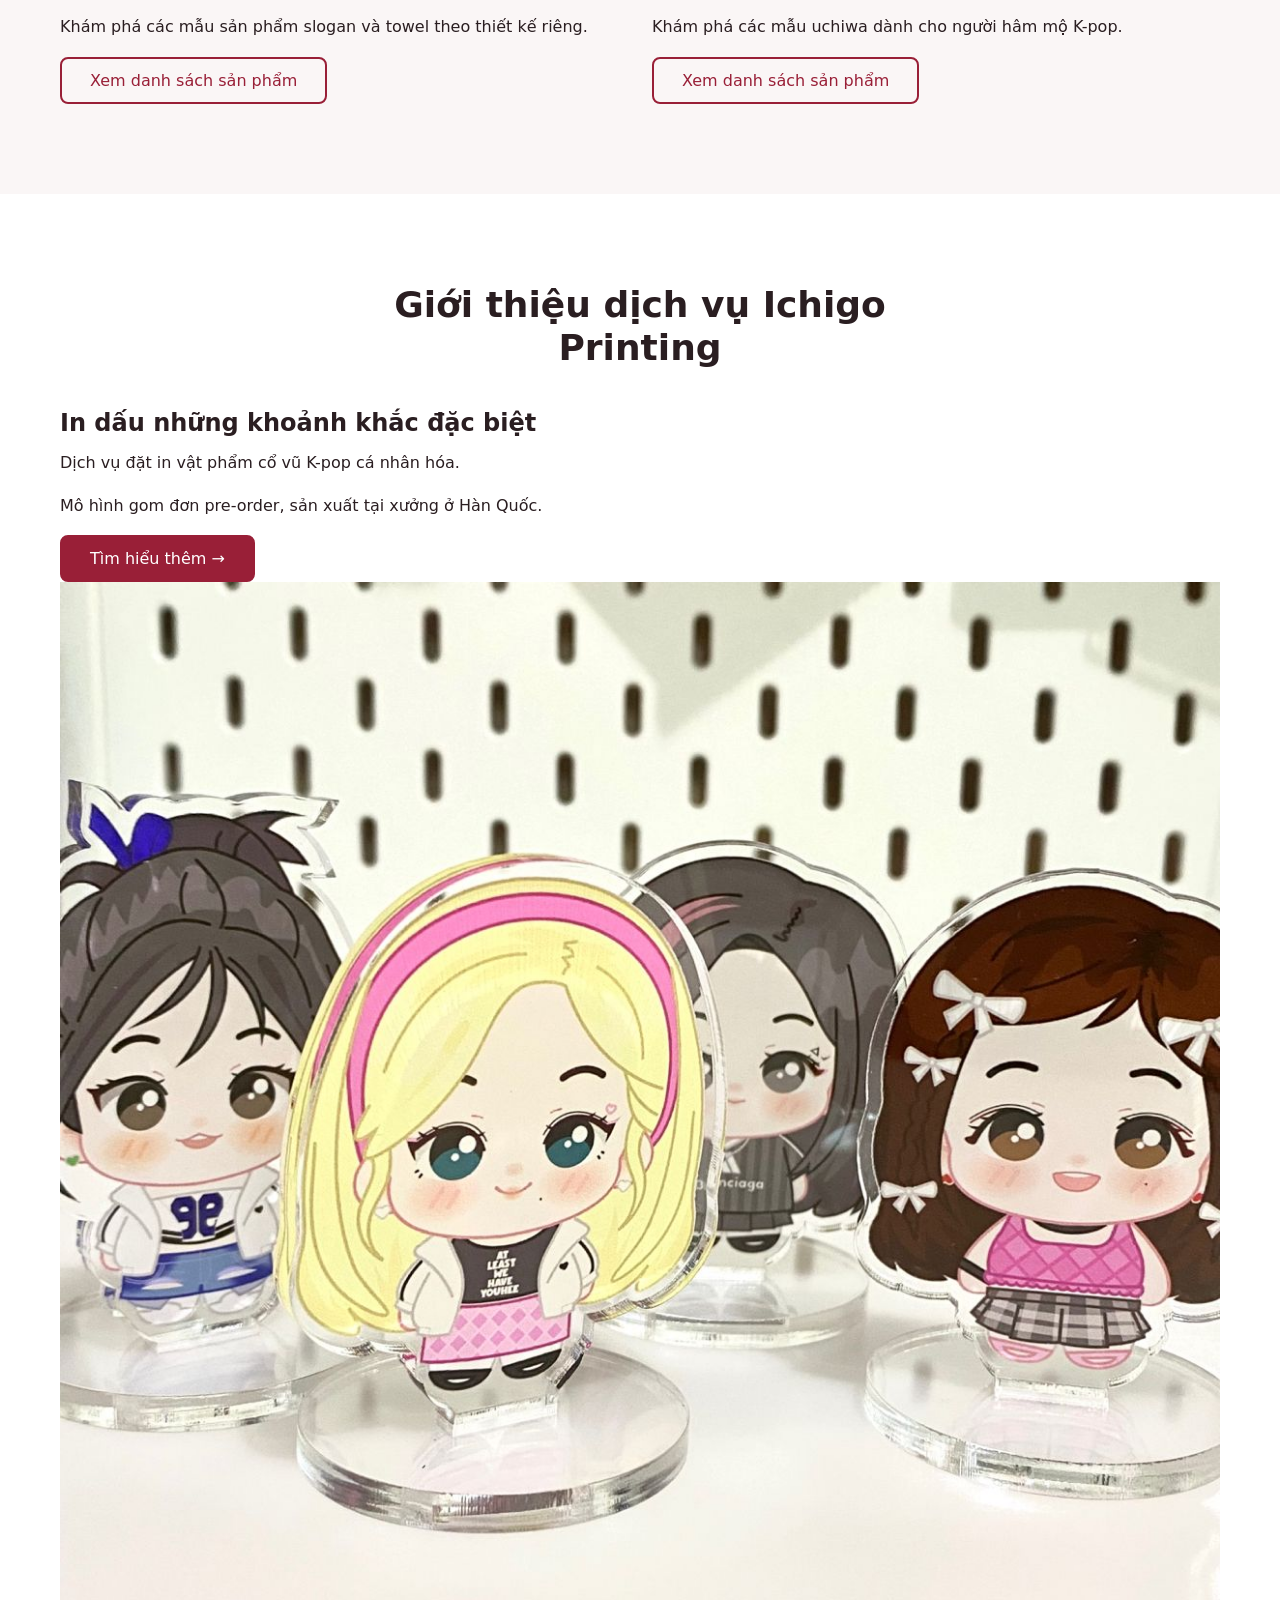
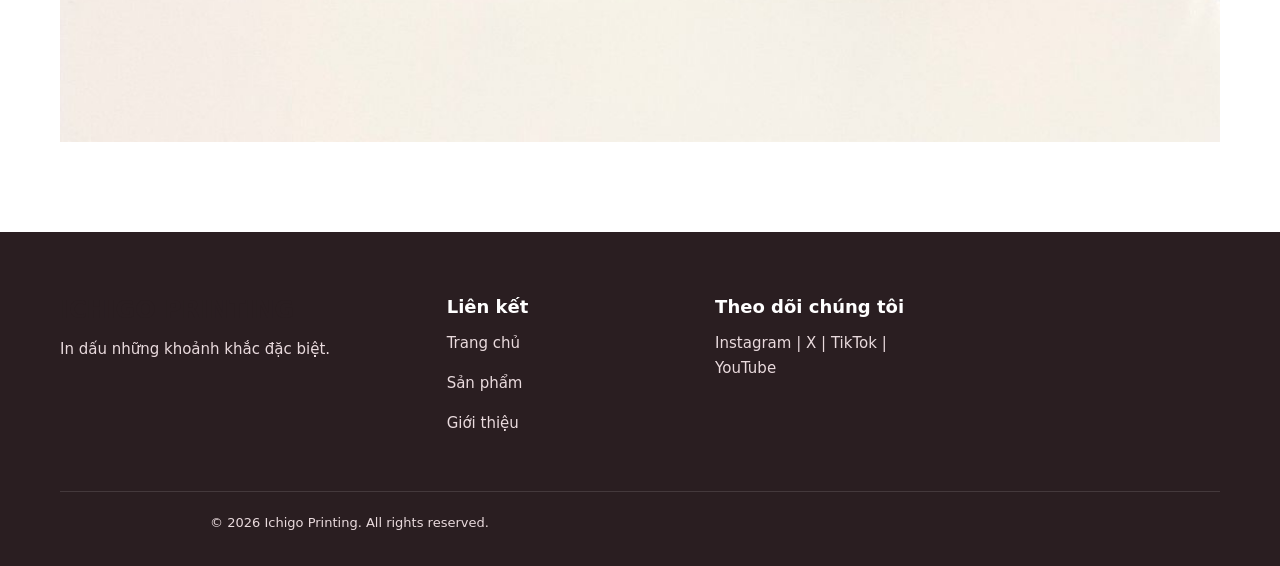
==== commit 147ce29d: "Update index.html" ====
--- a/ecommerce-project/index.html
+++ b/ecommerce-project/index.html
@@ -22,12 +22,12 @@
 
             <nav class="nav" aria-label="Menu điều hướng chính">
                 <a href="index.html" class="active" aria-current="page">Trang chủ</a>
-                <a href="product.html">Sản phẩm</a>
+                <a href="products.html">Sản phẩm</a>
                 <a href="about.html">Giới thiệu</a>
             </nav>
 
             <div class="header__icons">
-                <a href="product.html" class="header__icon" aria-label="Tìm kiếm sản phẩm">
+                <a href="products.html" class="header__icon" aria-label="Tìm kiếm sản phẩm">
                     <svg viewBox="0 0 24 24" width="22" height="22"
                          fill="none" stroke="currentColor" stroke-width="2"
                          stroke-linecap="round" stroke-linejoin="round">
@@ -36,7 +36,7 @@
                     </svg>
                 </a>
 
-                <a href="product.html" class="header__icon" aria-label="Xem sản phẩm">
+                <a href="products.html" class="header__icon" aria-label="Xem sản phẩm">
                     <svg viewBox="0 0 24 24" width="22" height="22"
                          fill="none" stroke="currentColor" stroke-width="2"
                          stroke-linecap="round" stroke-linejoin="round">
@@ -70,7 +70,7 @@
                     </p>
 
                     <div class="hero__actions">
-                        <a href="product.html" class="btn btn--lg">
+                        <a href="products.html" class="btn btn--lg">
                             Khám phá sản phẩm →
                         </a>
                     </div>
@@ -176,7 +176,7 @@
                         <div class="category-card__content">
                             <h3>SLOGAN / TOWEL</h3>
                             <p>Khám phá các mẫu sản phẩm slogan và towel theo thiết kế riêng.</p>
-                            <a href="product.html" class="btn btn--outline">
+                            <a href="products.html" class="btn btn--outline">
                                 Xem danh sách sản phẩm
                             </a>
                         </div>
@@ -189,7 +189,7 @@
                         <div class="category-card__content">
                             <h3>UCHIWA</h3>
                             <p>Khám phá các mẫu uchiwa dành cho người hâm mộ K-pop.</p>
-                            <a href="product.html" class="btn btn--outline">
+                            <a href="products.html" class="btn btn--outline">
                                 Xem danh sách sản phẩm
                             </a>
                         </div>
@@ -248,7 +248,7 @@
                 <div>
                     <h4>Liên kết</h4>
                     <p><a href="index.html">Trang chủ</a></p>
-                    <p><a href="product.html">Sản phẩm</a></p>
+                    <p><a href="products.html">Sản phẩm</a></p>
                     <p><a href="about.html">Giới thiệu</a></p>
                 </div>
 
--- a/css/style.css
+++ b/css/style.css
@@ -188,9 +188,13 @@
 .header__inner {
   display: flex;
   align-items: center;
-  justify-content: space-between;
-  gap: 24px;
+  justify-content: space-between; 
+  gap: 30px;
   min-height: 72px;
+}
+.nav {
+    display: flex;
+    gap: 25px; 
 }
 .logo {
   font-size: 1.5rem;
@@ -573,6 +577,160 @@
   body { color: #000; }
 }
 
+/* PRODUCT DETAIL - PROMPT 6A */
+
+.pd-page {
+  padding: 32px 20px 64px;
+  color: inherit;
+}
+
+.pd-container {
+  width: 100%;
+  max-width: 1100px;
+  margin: 0 auto;
+}
+
+.pd-breadcrumb {
+  display: flex;
+  flex-wrap: wrap;
+  gap: 8px;
+  margin-bottom: 28px;
+  font-size: 14px;
+}
+
+.pd-breadcrumb a {
+  color: inherit;
+  text-decoration: underline;
+}
+
+.pd-layout {
+  display: grid;
+  grid-template-columns: minmax(0, 1fr) minmax(0, 1fr);
+  gap: 40px;
+  align-items: start;
+}
+
+.pd-media {
+  margin: 0;
+  min-width: 0;
+}
+
+.pd-image {
+  display: block;
+  width: 100%;
+  aspect-ratio: 4 / 3;
+  object-fit: cover;
+  border-radius: 12px;
+}
+
+.pd-media figcaption,
+.pd-note {
+  margin-top: 10px;
+  font-size: 13px;
+  color: #666;
+}
+
+.pd-info {
+  min-width: 0;
+}
+
+.pd-category {
+  font-size: 13px;
+  letter-spacing: 2px;
+}
+
+.pd-info h1 {
+  margin: 12px 0;
+  font-size: clamp(24px, 3vw, 36px);
+  line-height: 1.25;
+}
+
+.pd-price {
+  margin: 20px 0;
+  font-size: 22px;
+}
+
+.pd-price strong {
+  color: var(--primary);
+  font-weight: 700;
+}
+
+.pd-description {
+  line-height: 1.7;
+}
+
+.pd-info h2 {
+  margin: 24px 0 12px;
+  font-size: 18px;
+}
+
+.pd-specs {
+  display: grid;
+  grid-template-columns: 130px minmax(0, 1fr);
+  gap: 12px;
+  margin: 0 0 28px;
+}
+
+.pd-specs dt {
+  font-weight: 600;
+}
+
+.pd-specs dd {
+  margin: 0;
+}
+
+
+.pd-buy-button {
+  min-height: 48px;
+  padding: 12px 28px;
+  border: 2px solid var(--primary);
+  border-radius: var(--radius);
+  background: var(--primary);
+  color: var(--white);
+  font: inherit;
+  font-weight: 700;
+  cursor: pointer;
+  transition: background-color var(--ease),
+              border-color var(--ease),
+              box-shadow var(--ease);
+}
+
+
+.pd-buy-button:hover {
+  background: var(--primary-dark);
+  border-color: var(--primary-dark);
+  box-shadow: var(--shadow);
+}
+
+
+.pd-buy-button:focus-visible,
+.pd-breadcrumb a:focus-visible {
+  outline: 3px solid #2563eb;
+  outline-offset: 3px;
+}
+
+/* Tablet và điện thoại */
+@media (max-width: 768px) {
+  .pd-layout {
+    grid-template-columns: 1fr;
+    gap: 24px;
+  }
+
+  .pd-page {
+    padding: 20px 16px 40px;
+  }
+
+  .pd-buy-button {
+    width: 100%;
+  }
+}
+
+/* Điện thoại nhỏ */
+@media (max-width: 390px) {
+  .pd-specs {
+    grid-template-columns: 1fr;
+    gap: 6px;
+  }
 /* ========================================
    ĐIỀU CHỈNH GIAO DIỆN TRANG CHỦ
    ICHIGO PRINTING
@@ -581,8 +739,8 @@
 /* 1. LOGO */
 .logo img {
     display: block;
-    width: 190px;
-    height: 80px;
+    width: 380px;
+    height: 190px;
     object-fit: contain;
 }
 
@@ -611,7 +769,9 @@
     grid-template-columns: 1.1fr 0.9fr;
     gap: 40px;
     align-items: center;
-}
+    justify-content: flex-start; 
+    gap: 40px;
+  }
 
 .hero__content {
     display: flex;
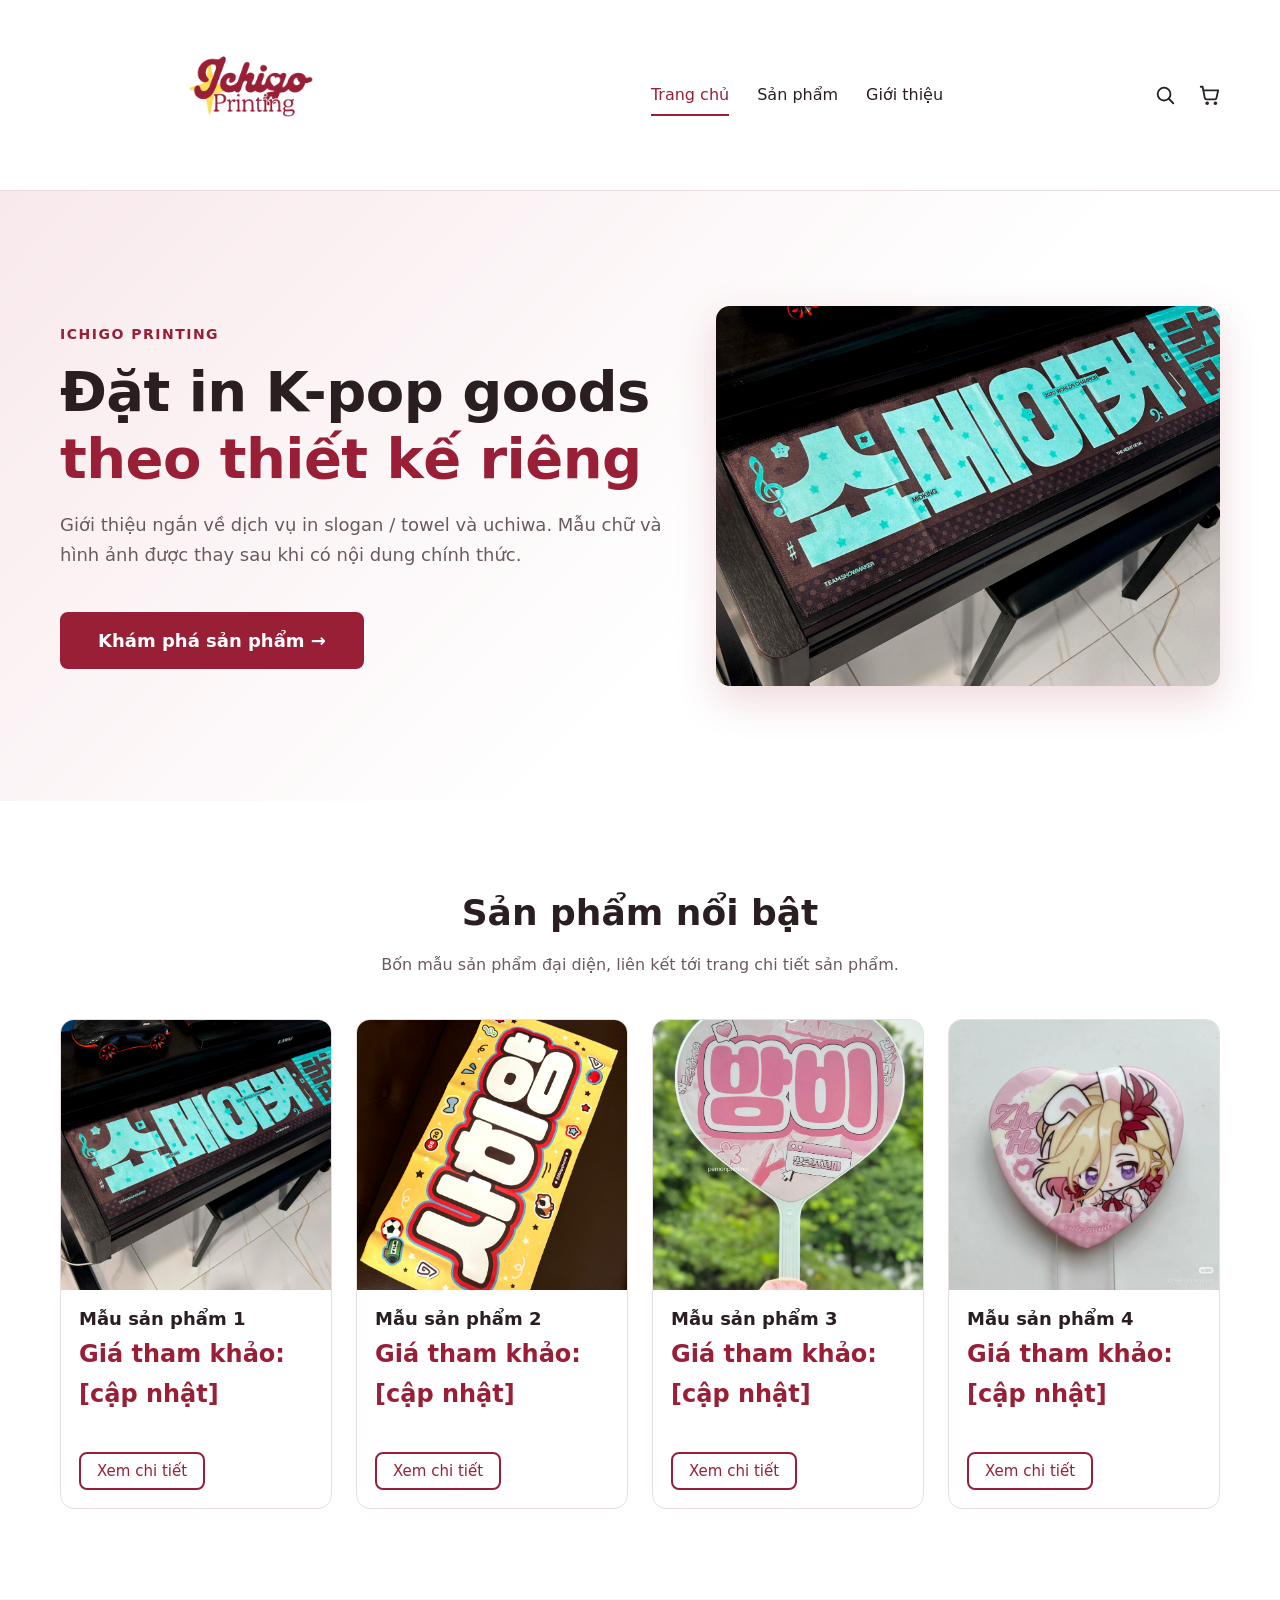
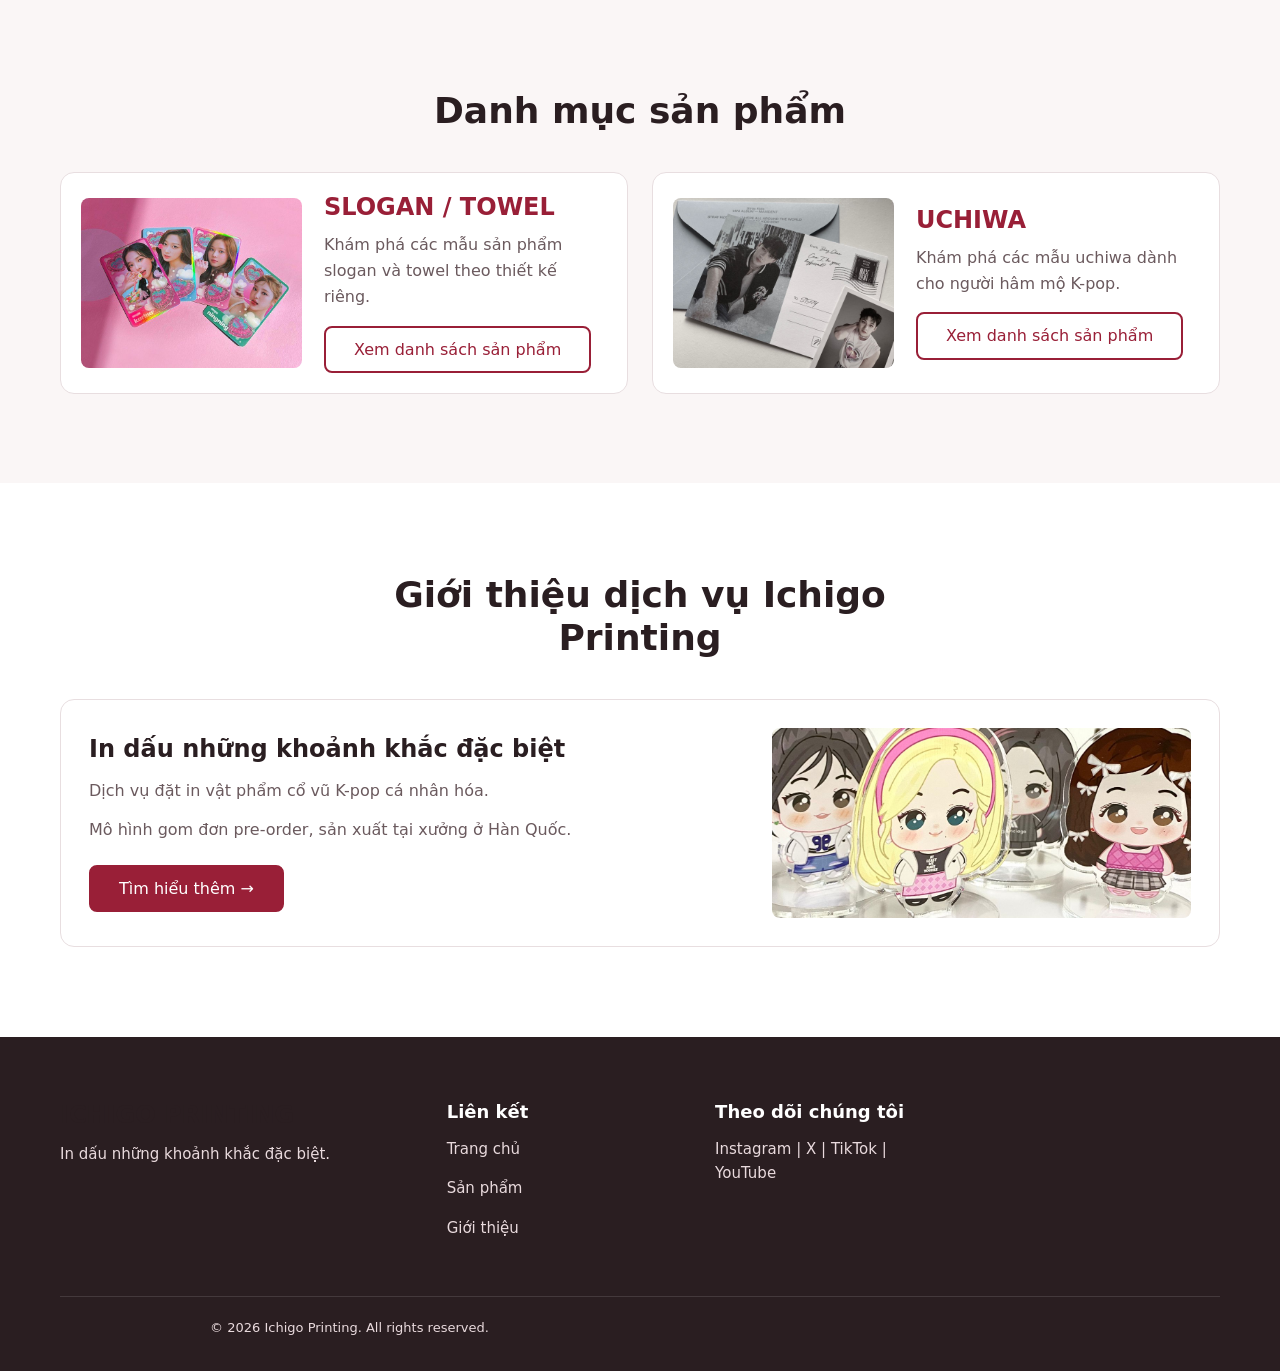
==== commit 24c90246: "Hoan thien trang gioi thieu va hieu ung hover focus" ====
--- a/ecommerce-project/index.html
+++ b/ecommerce-project/index.html
@@ -22,12 +22,12 @@
 
             <nav class="nav" aria-label="Menu điều hướng chính">
                 <a href="index.html" class="active" aria-current="page">Trang chủ</a>
-                <a href="products.html">Sản phẩm</a>
+                <a href="product.html">Sản phẩm</a>
                 <a href="about.html">Giới thiệu</a>
             </nav>
 
             <div class="header__icons">
-                <a href="products.html" class="header__icon" aria-label="Tìm kiếm sản phẩm">
+                <a href="product.html" class="header__icon" aria-label="Tìm kiếm sản phẩm">
                     <svg viewBox="0 0 24 24" width="22" height="22"
                          fill="none" stroke="currentColor" stroke-width="2"
                          stroke-linecap="round" stroke-linejoin="round">
@@ -36,7 +36,7 @@
                     </svg>
                 </a>
 
-                <a href="products.html" class="header__icon" aria-label="Xem sản phẩm">
+                <a href="product.html" class="header__icon" aria-label="Xem sản phẩm">
                     <svg viewBox="0 0 24 24" width="22" height="22"
                          fill="none" stroke="currentColor" stroke-width="2"
                          stroke-linecap="round" stroke-linejoin="round">
@@ -70,7 +70,7 @@
                     </p>
 
                     <div class="hero__actions">
-                        <a href="products.html" class="btn btn--lg">
+                        <a href="product.html" class="btn btn--lg">
                             Khám phá sản phẩm →
                         </a>
                     </div>
@@ -176,7 +176,7 @@
                         <div class="category-card__content">
                             <h3>SLOGAN / TOWEL</h3>
                             <p>Khám phá các mẫu sản phẩm slogan và towel theo thiết kế riêng.</p>
-                            <a href="products.html" class="btn btn--outline">
+                            <a href="product.html" class="btn btn--outline">
                                 Xem danh sách sản phẩm
                             </a>
                         </div>
@@ -189,7 +189,7 @@
                         <div class="category-card__content">
                             <h3>UCHIWA</h3>
                             <p>Khám phá các mẫu uchiwa dành cho người hâm mộ K-pop.</p>
-                            <a href="products.html" class="btn btn--outline">
+                            <a href="product.html" class="btn btn--outline">
                                 Xem danh sách sản phẩm
                             </a>
                         </div>
@@ -248,7 +248,7 @@
                 <div>
                     <h4>Liên kết</h4>
                     <p><a href="index.html">Trang chủ</a></p>
-                    <p><a href="products.html">Sản phẩm</a></p>
+                    <p><a href="product.html">Sản phẩm</a></p>
                     <p><a href="about.html">Giới thiệu</a></p>
                 </div>
 
--- a/css/style.css
+++ b/css/style.css
@@ -705,7 +705,7 @@
 
 .pd-buy-button:focus-visible,
 .pd-breadcrumb a:focus-visible {
-  outline: 3px solid #2563eb;
+  outline: 3px solid var(--primary-dark);
   outline-offset: 3px;
 }
 
@@ -731,6 +731,8 @@
     grid-template-columns: 1fr;
     gap: 6px;
   }
+}
+
 /* ========================================
    ĐIỀU CHỈNH GIAO DIỆN TRANG CHỦ
    ICHIGO PRINTING
@@ -1025,3 +1027,73 @@
         padding: 18px;
     }
 }
+
+/* TƯƠNG TÁC - PROMPT 8 */
+
+.btn:focus-visible {
+  outline: 3px solid var(--primary-dark);
+  outline-offset: 3px;
+}
+
+.btn:active {
+  transform: none;
+}
+
+.nav a:focus-visible {
+  color: var(--primary);
+  outline-offset: 4px;
+  border-radius: var(--radius-sm);
+}
+
+.nav a:focus-visible::after {
+  width: 100%;
+}
+
+.logo:focus-visible {
+  outline-offset: 4px;
+  border-radius: var(--radius-sm);
+}
+
+.header__icon {
+  border-radius: 50%;
+  transition: color var(--ease), box-shadow var(--ease);
+}
+
+.header__icon:focus-visible {
+  color: var(--primary);
+  outline-offset: 6px;
+}
+
+@media (hover: hover) {
+  .header__icon:hover {
+    box-shadow: 0 0 0 6px var(--primary-soft);
+  }
+}
+
+.product:focus-within {
+  border-color: var(--primary-light);
+  box-shadow: var(--shadow);
+}
+
+.product__thumb:focus-visible {
+  outline: 3px solid var(--primary-dark);
+  outline-offset: -3px;
+}
+
+.product__thumb:focus-visible::after {
+  content: "";
+  position: absolute;
+  inset: 0;
+  z-index: 1;
+  border: 3px solid var(--primary-dark);
+  box-shadow: inset 0 0 0 3px var(--white);
+  pointer-events: none;
+}
+
+.footer a:focus-visible {
+  color: var(--white);
+  outline: 3px solid var(--white);
+  outline-offset: 3px;
+  border-radius: 2px;
+  text-decoration: underline;
+}
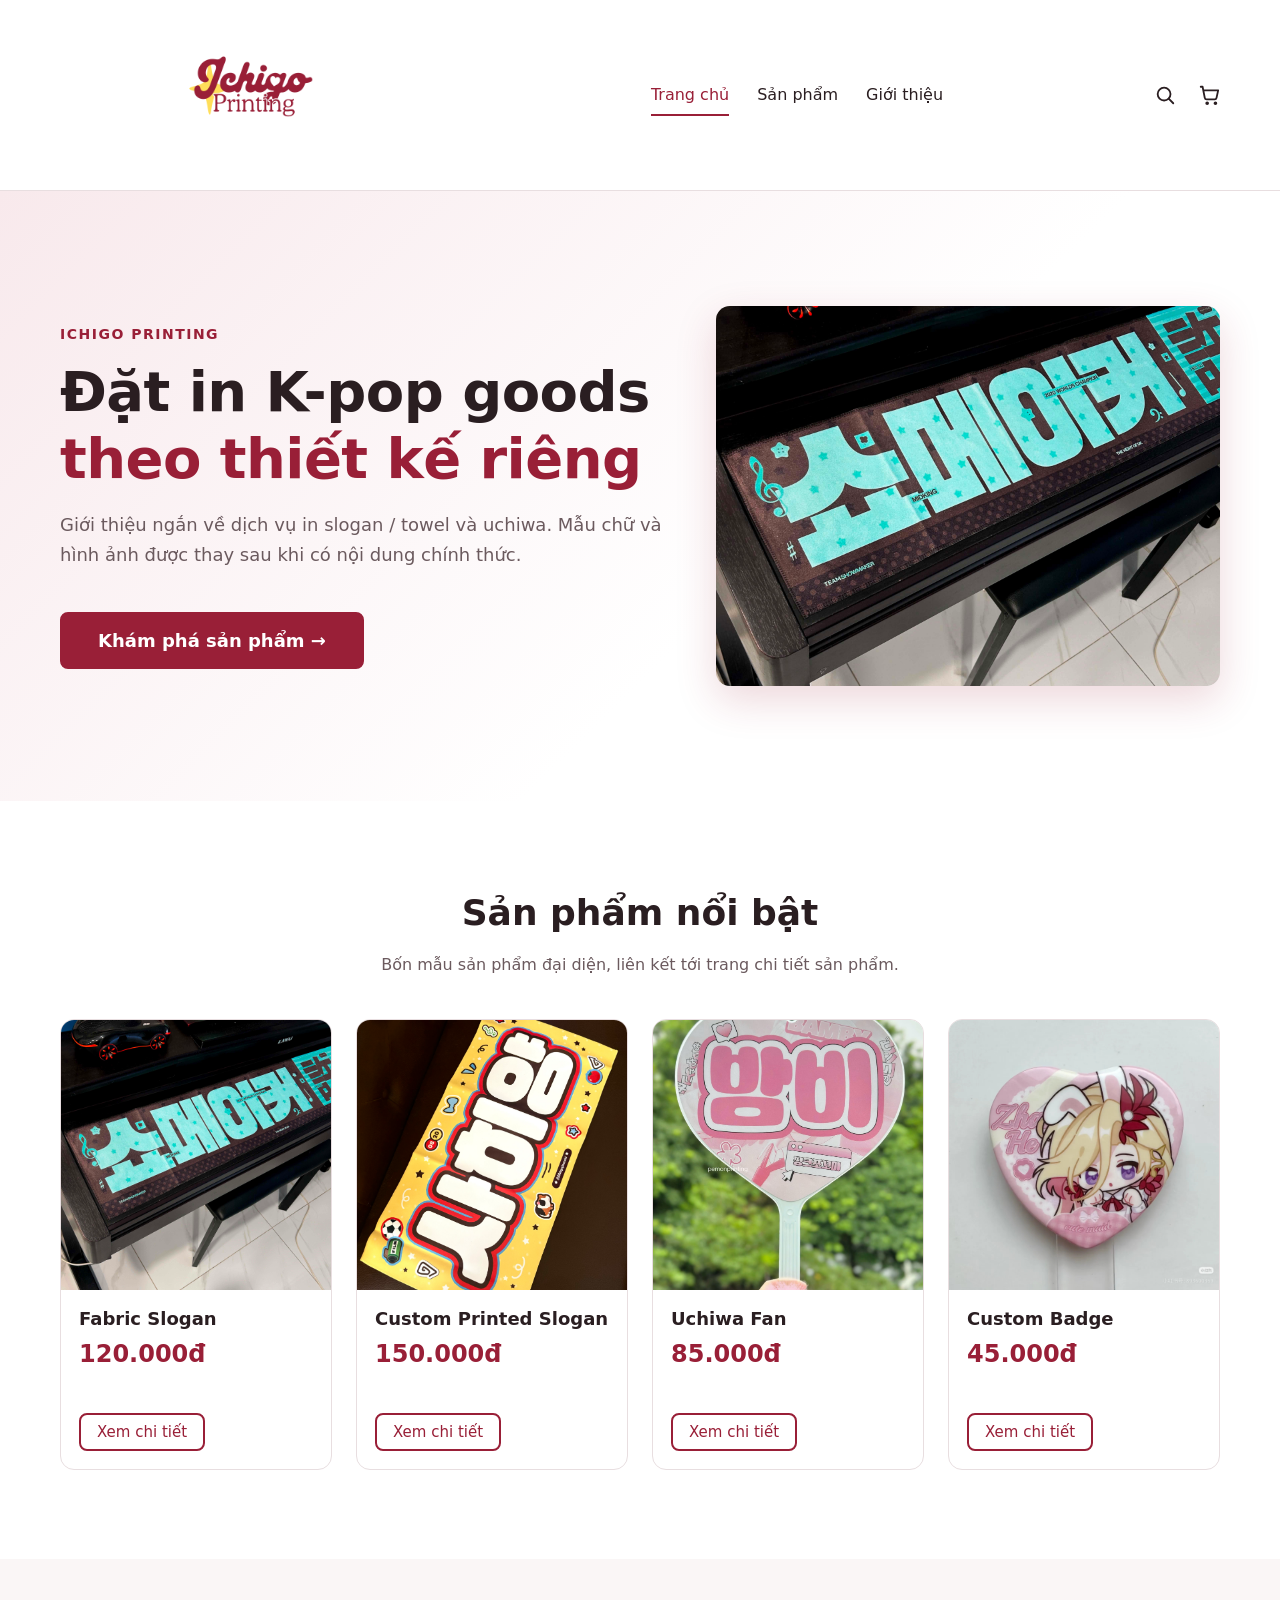
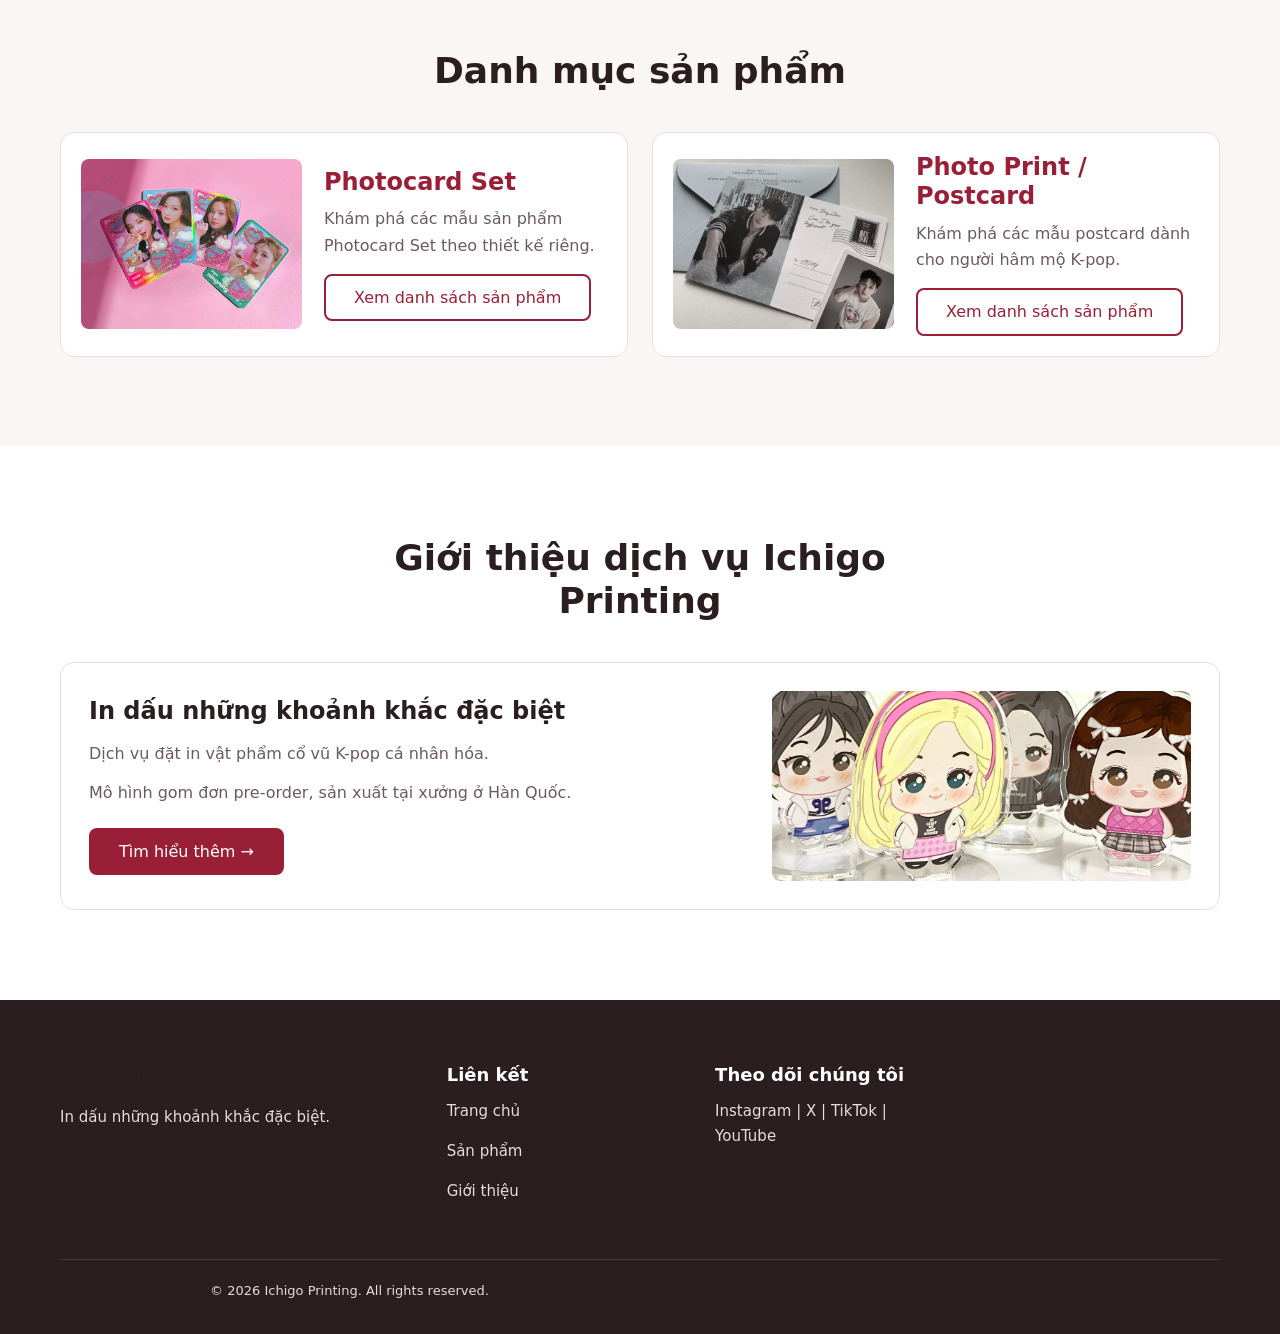
==== commit c585f872: "update trang chủ" ====
--- a/ecommerce-project/index.html
+++ b/ecommerce-project/index.html
@@ -100,8 +100,8 @@
                             <img src="../images/product-1.jpg" alt="Mẫu sản phẩm 1">
                         </a>
                         <div class="product__body">
-                            <h3 class="product__title">Mẫu sản phẩm 1</h3>
-                            <p class="product__price">Giá tham khảo: [cập nhật]</p>
+                            <h3 class="product__title">Fabric Slogan</h3>
+                            <p class="product__price">120.000đ</p>
                             <div class="product__footer">
                                 <a href="product-detail.html" class="btn btn--outline btn--sm">
                                     Xem chi tiết
@@ -115,8 +115,8 @@
                             <img src="../images/product-2.jpg" alt="Mẫu sản phẩm 2">
                         </a>
                         <div class="product__body">
-                            <h3 class="product__title">Mẫu sản phẩm 2</h3>
-                            <p class="product__price">Giá tham khảo: [cập nhật]</p>
+                            <h3 class="product__title">Custom Printed Slogan</h3>
+                            <p class="product__price">150.000đ</p>
                             <div class="product__footer">
                                 <a href="product-detail.html" class="btn btn--outline btn--sm">
                                     Xem chi tiết
@@ -130,8 +130,8 @@
                             <img src="../images/product-3.jpg" alt="Mẫu sản phẩm 3">
                         </a>
                         <div class="product__body">
-                            <h3 class="product__title">Mẫu sản phẩm 3</h3>
-                            <p class="product__price">Giá tham khảo: [cập nhật]</p>
+                            <h3 class="product__title">Uchiwa Fan</h3>
+                            <p class="product__price">85.000đ</p>
                             <div class="product__footer">
                                 <a href="product-detail.html" class="btn btn--outline btn--sm">
                                     Xem chi tiết
@@ -145,8 +145,8 @@
                             <img src="../images/product-4.jpg" alt="Mẫu sản phẩm 4">
                         </a>
                         <div class="product__body">
-                            <h3 class="product__title">Mẫu sản phẩm 4</h3>
-                            <p class="product__price">Giá tham khảo: [cập nhật]</p>
+                            <h3 class="product__title">Custom Badge</h3>
+                            <p class="product__price">45.000đ</p>
                             <div class="product__footer">
                                 <a href="product-detail.html" class="btn btn--outline btn--sm">
                                     Xem chi tiết
@@ -174,8 +174,8 @@
                             <img src="../images/product-5.jpg" alt="Sản phẩm slogan và towel">
                         </div>
                         <div class="category-card__content">
-                            <h3>SLOGAN / TOWEL</h3>
-                            <p>Khám phá các mẫu sản phẩm slogan và towel theo thiết kế riêng.</p>
+                            <h3>Photocard Set</h3>
+                            <p>Khám phá các mẫu sản phẩm Photocard Set theo thiết kế riêng.</p>
                             <a href="product.html" class="btn btn--outline">
                                 Xem danh sách sản phẩm
                             </a>
@@ -187,8 +187,8 @@
                             <img src="../images/product-6.jpg" alt="Sản phẩm uchiwa">
                         </div>
                         <div class="category-card__content">
-                            <h3>UCHIWA</h3>
-                            <p>Khám phá các mẫu uchiwa dành cho người hâm mộ K-pop.</p>
+                            <h3>Photo Print / Postcard</h3>
+                            <p>Khám phá các mẫu postcard dành cho người hâm mộ K-pop.</p>
                             <a href="product.html" class="btn btn--outline">
                                 Xem danh sách sản phẩm
                             </a>
--- a/css/style.css
+++ b/css/style.css
@@ -559,12 +559,96 @@
   .nav a::after { display: none; }
 }
 
+/* Giữ lại menu đối với kích thước 768px */
+@media (min-width: 577px) and (max-width: 768px) {
+  .nav-toggle {
+    display: none;
+  }
+
+  .header__inner {
+    gap: 16px;
+  }
+
+  .nav {
+    position: static;
+    display: flex;
+    flex-direction: row;
+    gap: 14px;
+    padding: 0;
+    background: transparent;
+    border: none;
+    box-shadow: none;
+    flex-shrink: 0;
+  }
+
+  .nav a {
+    padding-block: 8px;
+    border-bottom: none;
+    white-space: nowrap;
+  }
+
+  .nav a::after {
+    display: block;
+  }
+
+  .header__icons {
+    gap: 12px;
+    flex-shrink: 0;
+  }
+}
+
 @media (max-width: 576px) {
   :root { --gutter: 16px; }
   .grid--2, .grid--3, .grid--4,
   .steps, .footer__grid { grid-template-columns: 1fr; }
   .hero__actions .btn { width: 100%; }
   .price-table { display: block; overflow-x: auto; }
+}
+
+/* Giữ lại menu đối với kích thước 390px */
+@media (max-width: 576px) {
+  .header__inner {
+    gap: 8px;
+  }
+
+  .logo img {
+    max-width: 65px;
+    height: auto;
+  }
+
+  .nav {
+    position: static;
+    display: flex;
+    flex-direction: row;
+    gap: 8px;
+    padding: 0;
+    background: transparent;
+    border: none;
+    box-shadow: none;
+    flex-shrink: 1;
+  }
+
+  .nav a {
+    font-size: 12px;
+    padding: 6px 0;
+    white-space: nowrap;
+    border-bottom: none;
+  }
+
+  .nav a::after {
+    display: block;
+  }
+
+  .header__icons {
+    display: flex;
+    gap: 8px;
+    flex-shrink: 0;
+  }
+
+  .header__icon svg {
+    width: 19px;
+    height: 19px;
+  }
 }
 
 /* ---------- 15. TRUY CẬP & IN ẤN ---------- */
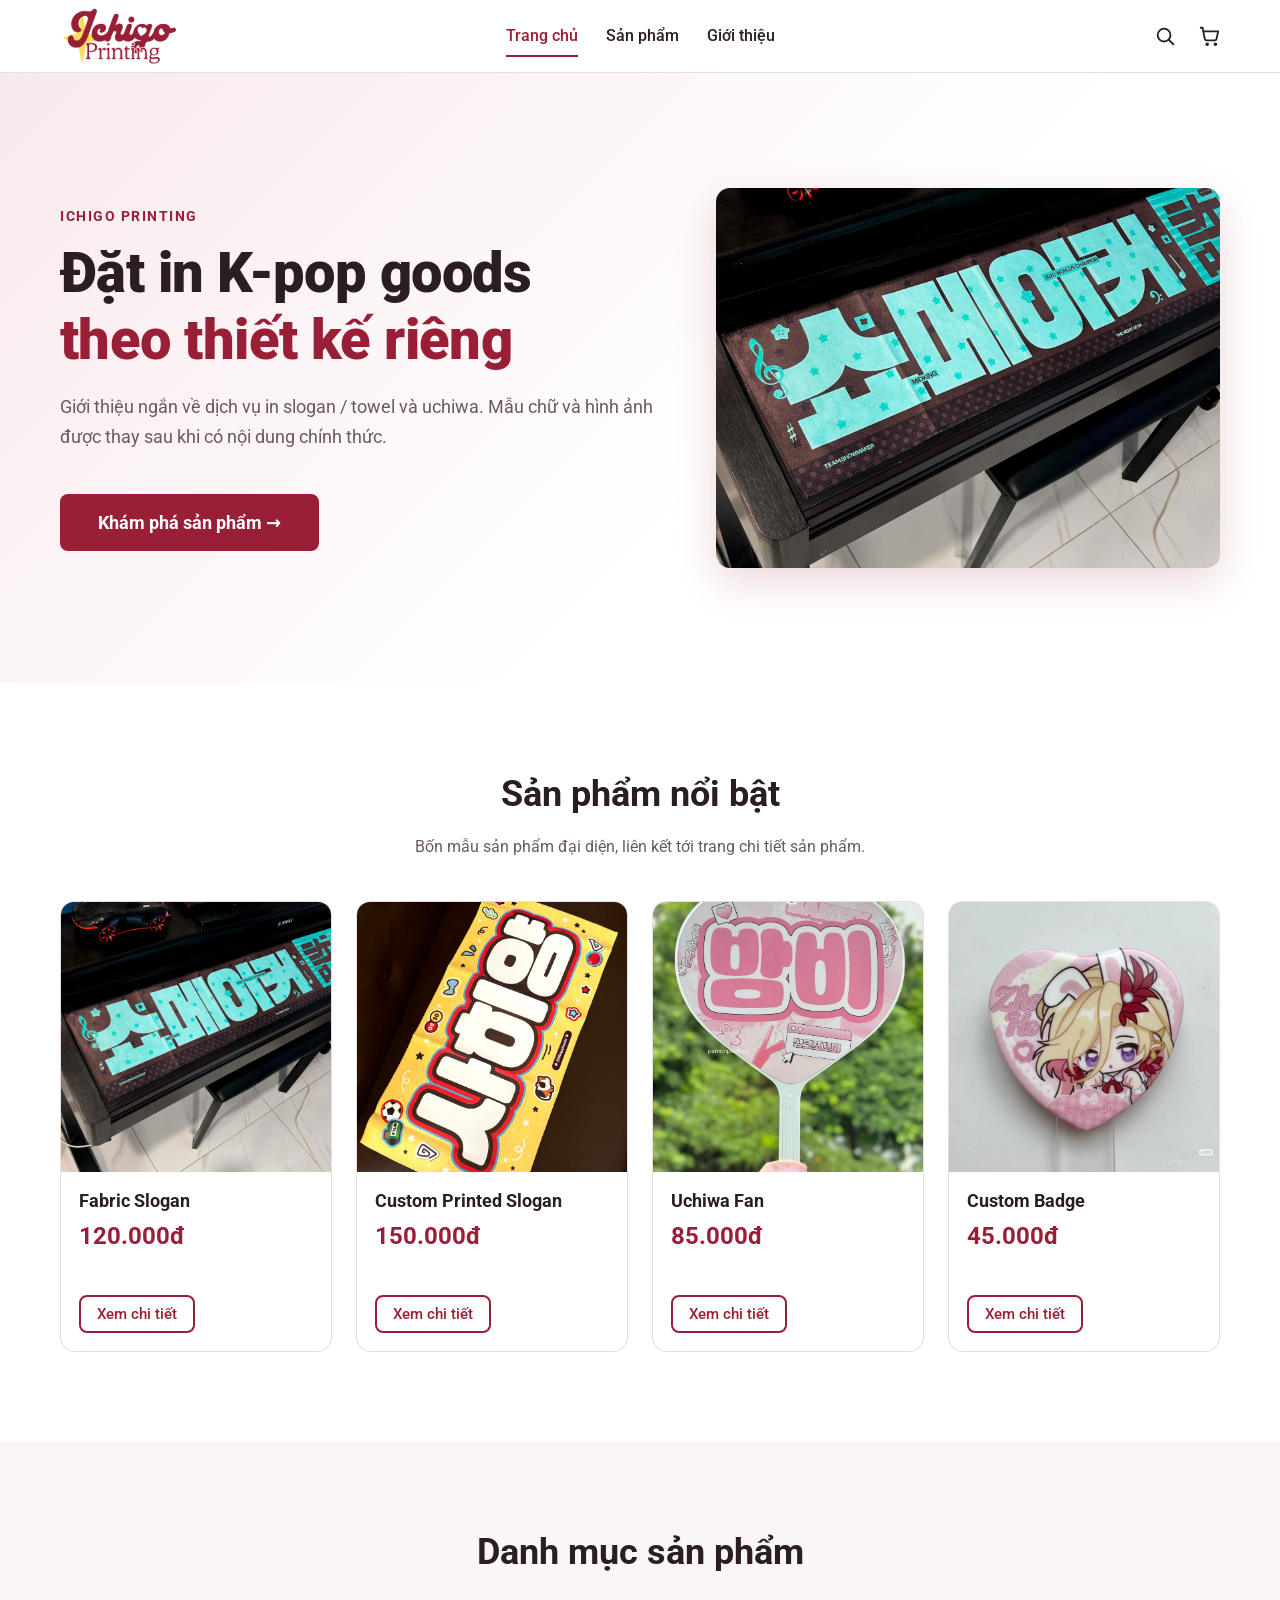
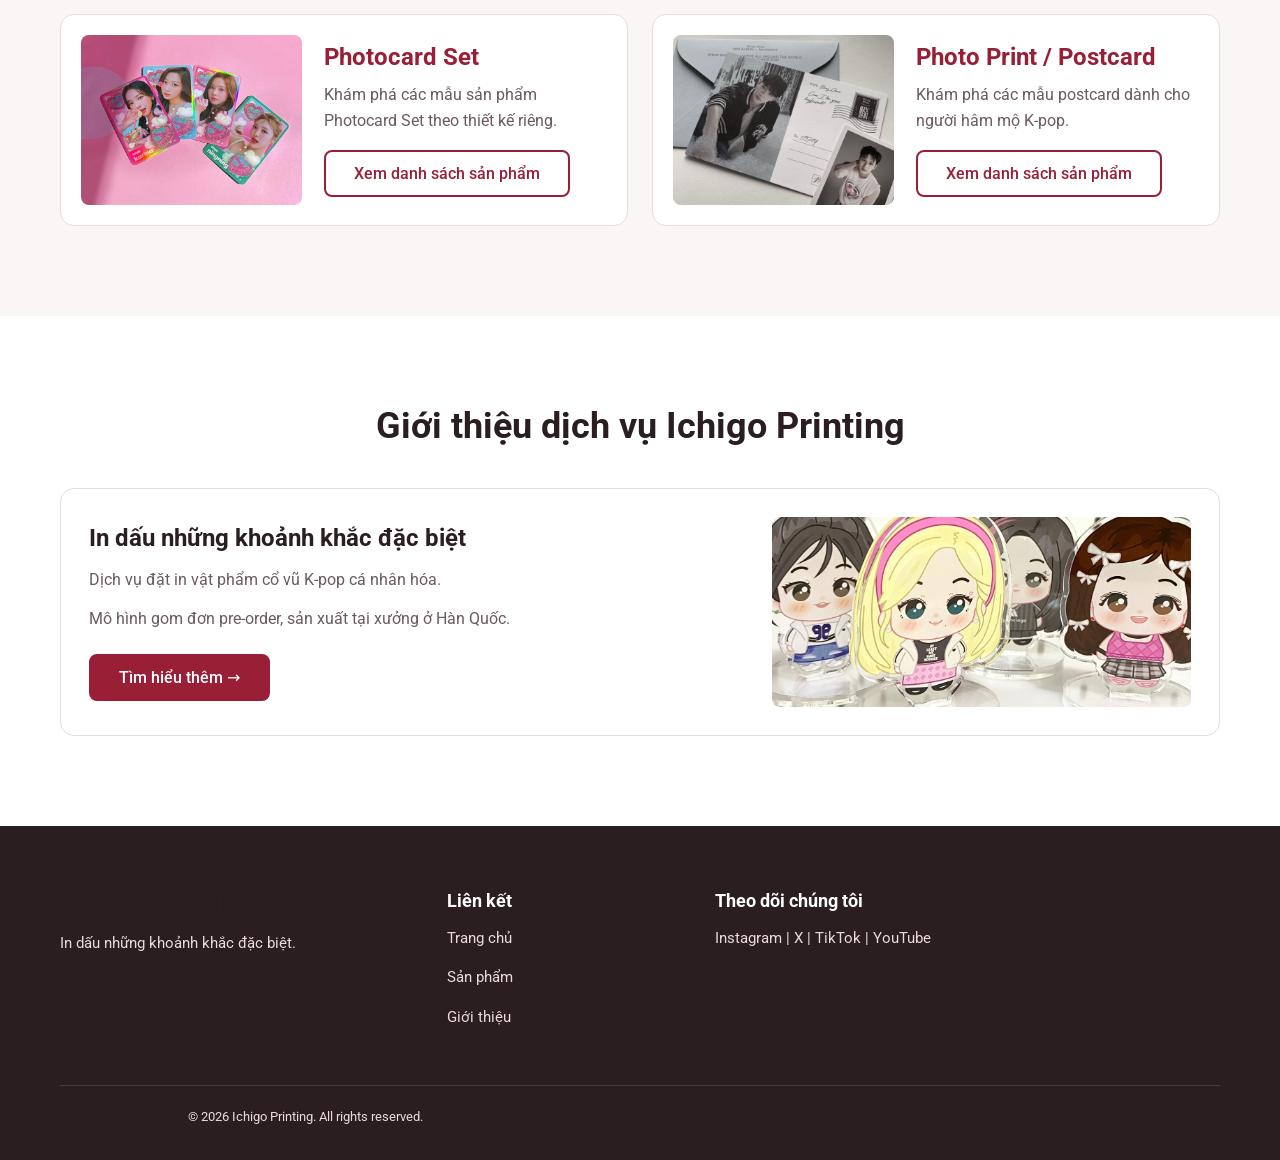
==== commit e5b012b6: "Dong bo header cac trang theo trang gioi thieu" ====
--- a/ecommerce-project/index.html
+++ b/ecommerce-project/index.html
@@ -8,47 +8,45 @@
     <title>Ichigo Printing | Trang chủ</title>
 
     <link rel="stylesheet" href="../css/style.css">
+  <link rel="preconnect" href="https://fonts.googleapis.com">
+  <link rel="preconnect" href="https://fonts.gstatic.com" crossorigin>
+  <link href="https://fonts.googleapis.com/css2?family=Roboto:wght@400;500;700;900&display=swap" rel="stylesheet">
+  <link rel="stylesheet" href="../css/header.css">
+  <script src="../js/data/products.js" defer></script>
+  <script src="../js/module/cart.js" defer></script>
 </head>
 
 <body>
 
     <!-- HEADER -->
-    <header class="header">
-        <div class="container header__inner">
-
-            <a href="index.html" class="logo" aria-label="Ichigo Printing - Trang chủ">
-                <img src="../images/logo.png" alt="ICHIGO PRINTING">
-            </a>
-
-            <nav class="nav" aria-label="Menu điều hướng chính">
-                <a href="index.html" class="active" aria-current="page">Trang chủ</a>
-                <a href="product.html">Sản phẩm</a>
-                <a href="about.html">Giới thiệu</a>
-            </nav>
-
-            <div class="header__icons">
-                <a href="product.html" class="header__icon" aria-label="Tìm kiếm sản phẩm">
-                    <svg viewBox="0 0 24 24" width="22" height="22"
-                         fill="none" stroke="currentColor" stroke-width="2"
-                         stroke-linecap="round" stroke-linejoin="round">
-                        <circle cx="11" cy="11" r="7"></circle>
-                        <line x1="16" y1="16" x2="21" y2="21"></line>
-                    </svg>
-                </a>
-
-                <a href="product.html" class="header__icon" aria-label="Xem sản phẩm">
-                    <svg viewBox="0 0 24 24" width="22" height="22"
-                         fill="none" stroke="currentColor" stroke-width="2"
-                         stroke-linecap="round" stroke-linejoin="round">
-                        <path d="M3 3h2l2.4 12.2a2 2 0 0 0 2 1.6h8.8a2 2 0 0 0 2-1.6L22 7H6"></path>
-                        <circle cx="10" cy="21" r="1"></circle>
-                        <circle cx="19" cy="21" r="1"></circle>
-                    </svg>
-                </a>
-            </div>
-
-        </div>
-    </header>
+<header class="header site-header">
+  <div class="container header__inner">
+    <a class="logo" href="index.html" aria-label="Ichigo Printing - Trang chủ">
+      <img src="../images/logo.png" alt="Ichigo Printing" width="2000" height="2000">
+    </a>
+    <nav class="nav" aria-label="Điều hướng chính">
+      <a href="index.html" class="active" aria-current="page">Trang chủ</a>
+      <a href="product.html">Sản phẩm</a>
+      <a href="about.html">Giới thiệu</a>
+    </nav>
+    <div class="header__icons">
+      <a href="product.html" class="header__icon" aria-label="Tìm kiếm sản phẩm">
+        <svg viewBox="0 0 24 24" width="22" height="22" fill="none" stroke="currentColor" stroke-width="2" stroke-linecap="round" stroke-linejoin="round" aria-hidden="true">
+          <circle cx="11" cy="11" r="7"></circle>
+          <line x1="16" y1="16" x2="21" y2="21"></line>
+        </svg>
+      </a>
+      <a href="cart.html" class="header__icon cart-header-link" aria-label="Giỏ hàng">
+        <svg viewBox="0 0 24 24" width="22" height="22" fill="none" stroke="currentColor" stroke-width="2" stroke-linecap="round" stroke-linejoin="round" aria-hidden="true">
+          <path d="M3 3h2l2.4 12.2a2 2 0 0 0 2 1.6h8.8a2 2 0 0 0 2-1.6L22 7H6"></path>
+          <circle cx="10" cy="21" r="1"></circle>
+          <circle cx="19" cy="21" r="1"></circle>
+        </svg>
+        <span class="cart-badge" data-cart-count hidden>0</span>
+      </a>
+    </div>
+  </div>
+</header>
 
     <main>
 
--- a/css/header.css
+++ b/css/header.css
@@ -0,0 +1,190 @@
+/* Header dùng chung, lấy cách bố trí của trang About làm chuẩn. */
+.header.site-header {
+  position: sticky;
+  top: 0;
+  z-index: 100;
+  background: var(--white);
+  border-bottom: 1px solid var(--line);
+  font-family: var(--font);
+  font-size: var(--fs-base);
+  line-height: 1.65;
+}
+
+.header.site-header .header__inner {
+  display: flex;
+  flex-wrap: wrap;
+  align-items: center;
+  justify-content: space-between;
+  gap: 30px;
+  min-height: 72px;
+}
+
+.header.site-header .logo {
+  position: relative;
+  display: block;
+  flex: 0 0 120px;
+  width: 120px;
+  aspect-ratio: 2 / 1;
+  overflow: hidden;
+}
+
+.header.site-header .logo img {
+  position: absolute;
+  top: -82.5%;
+  left: -23.2%;
+  width: 145%;
+  max-width: none;
+  height: auto;
+  object-fit: contain;
+}
+
+.header.site-header .nav {
+  position: static;
+  order: 0;
+  display: flex;
+  flex-direction: row;
+  flex-wrap: wrap;
+  gap: 28px;
+  width: auto;
+  min-width: 0;
+  padding: 0;
+  background: transparent;
+  border: 0;
+  box-shadow: none;
+}
+
+.header.site-header .nav a {
+  position: relative;
+  display: inline-flex;
+  align-items: center;
+  padding: 8px 0;
+  color: var(--ink);
+  font-size: var(--fs-base);
+  font-weight: 500;
+  white-space: nowrap;
+  border-bottom: 0;
+}
+
+.header.site-header .nav a::after {
+  content: "";
+  position: absolute;
+  left: 0;
+  bottom: 0;
+  display: block;
+  width: 0;
+  height: 2px;
+  background: var(--primary);
+  transition: width var(--ease);
+}
+
+.header.site-header .nav a:hover,
+.header.site-header .nav a.active,
+.header.site-header .nav a:focus-visible {
+  color: var(--primary);
+}
+
+.header.site-header .nav a:hover::after,
+.header.site-header .nav a.active::after,
+.header.site-header .nav a:focus-visible::after {
+  width: 100%;
+}
+
+.header.site-header .header__icons {
+  display: flex;
+  flex-shrink: 0;
+  align-items: center;
+  justify-content: flex-end;
+  gap: 22px;
+  width: 120px;
+}
+
+.header.site-header .header__icon {
+  position: relative;
+  display: flex;
+  align-items: center;
+  justify-content: center;
+  color: var(--ink);
+  border-radius: 50%;
+  transition: color var(--ease), box-shadow var(--ease);
+}
+
+.header.site-header .header__icon svg {
+  width: 22px;
+  height: 22px;
+}
+
+.header.site-header .header__icon:hover,
+.header.site-header .header__icon:focus-visible,
+.header.site-header .header__icon[aria-current="page"] {
+  color: var(--primary);
+}
+
+.header.site-header .logo:focus-visible,
+.header.site-header .nav a:focus-visible {
+  outline-offset: 4px;
+  border-radius: var(--radius-sm);
+}
+
+.header.site-header .header__icon:focus-visible {
+  outline-offset: 6px;
+}
+
+.header.site-header .cart-badge {
+  position: absolute;
+  top: -7px;
+  right: -10px;
+  display: flex;
+  align-items: center;
+  justify-content: center;
+  min-width: 19px;
+  height: 19px;
+  padding-inline: 3px;
+  color: var(--white);
+  background: var(--primary);
+  border-radius: 50%;
+  font-size: 11px;
+}
+
+.header.site-header .cart-badge[hidden] {
+  display: none;
+}
+
+@media (max-width: 768px) {
+  .header.site-header .header__inner {
+    flex-direction: row;
+    gap: 8px 16px;
+    padding-block: 12px;
+  }
+
+  .header.site-header .header__icons {
+    gap: 4px;
+    width: auto;
+    margin-left: auto;
+  }
+
+  .header.site-header .header__icon {
+    min-width: 44px;
+    min-height: 44px;
+  }
+
+  .header.site-header .nav {
+    order: 3;
+    gap: 16px;
+    width: 100%;
+  }
+
+  .header.site-header .nav a {
+    min-height: 44px;
+  }
+}
+
+@media (max-width: 576px) {
+  .header.site-header .nav a {
+    font-size: 12px;
+  }
+
+  .header.site-header .header__icon svg {
+    width: 19px;
+    height: 19px;
+  }
+}
